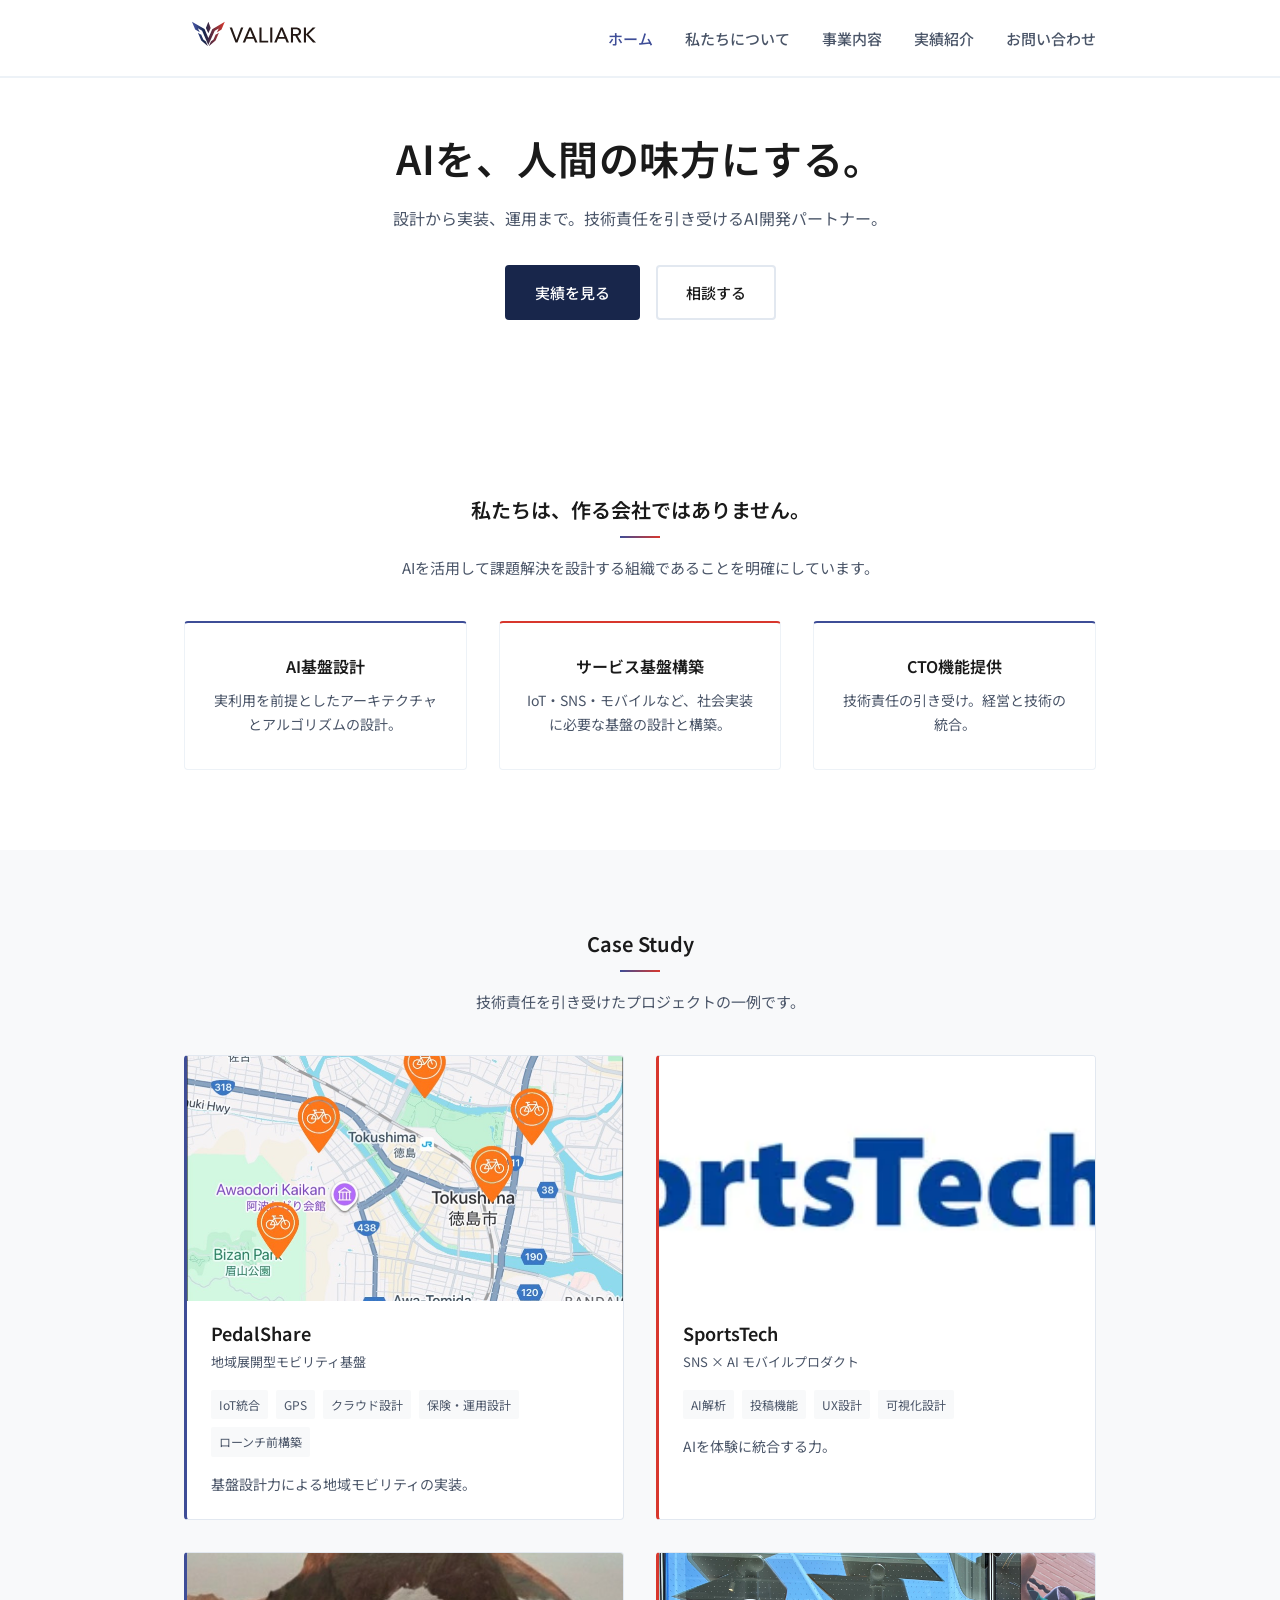
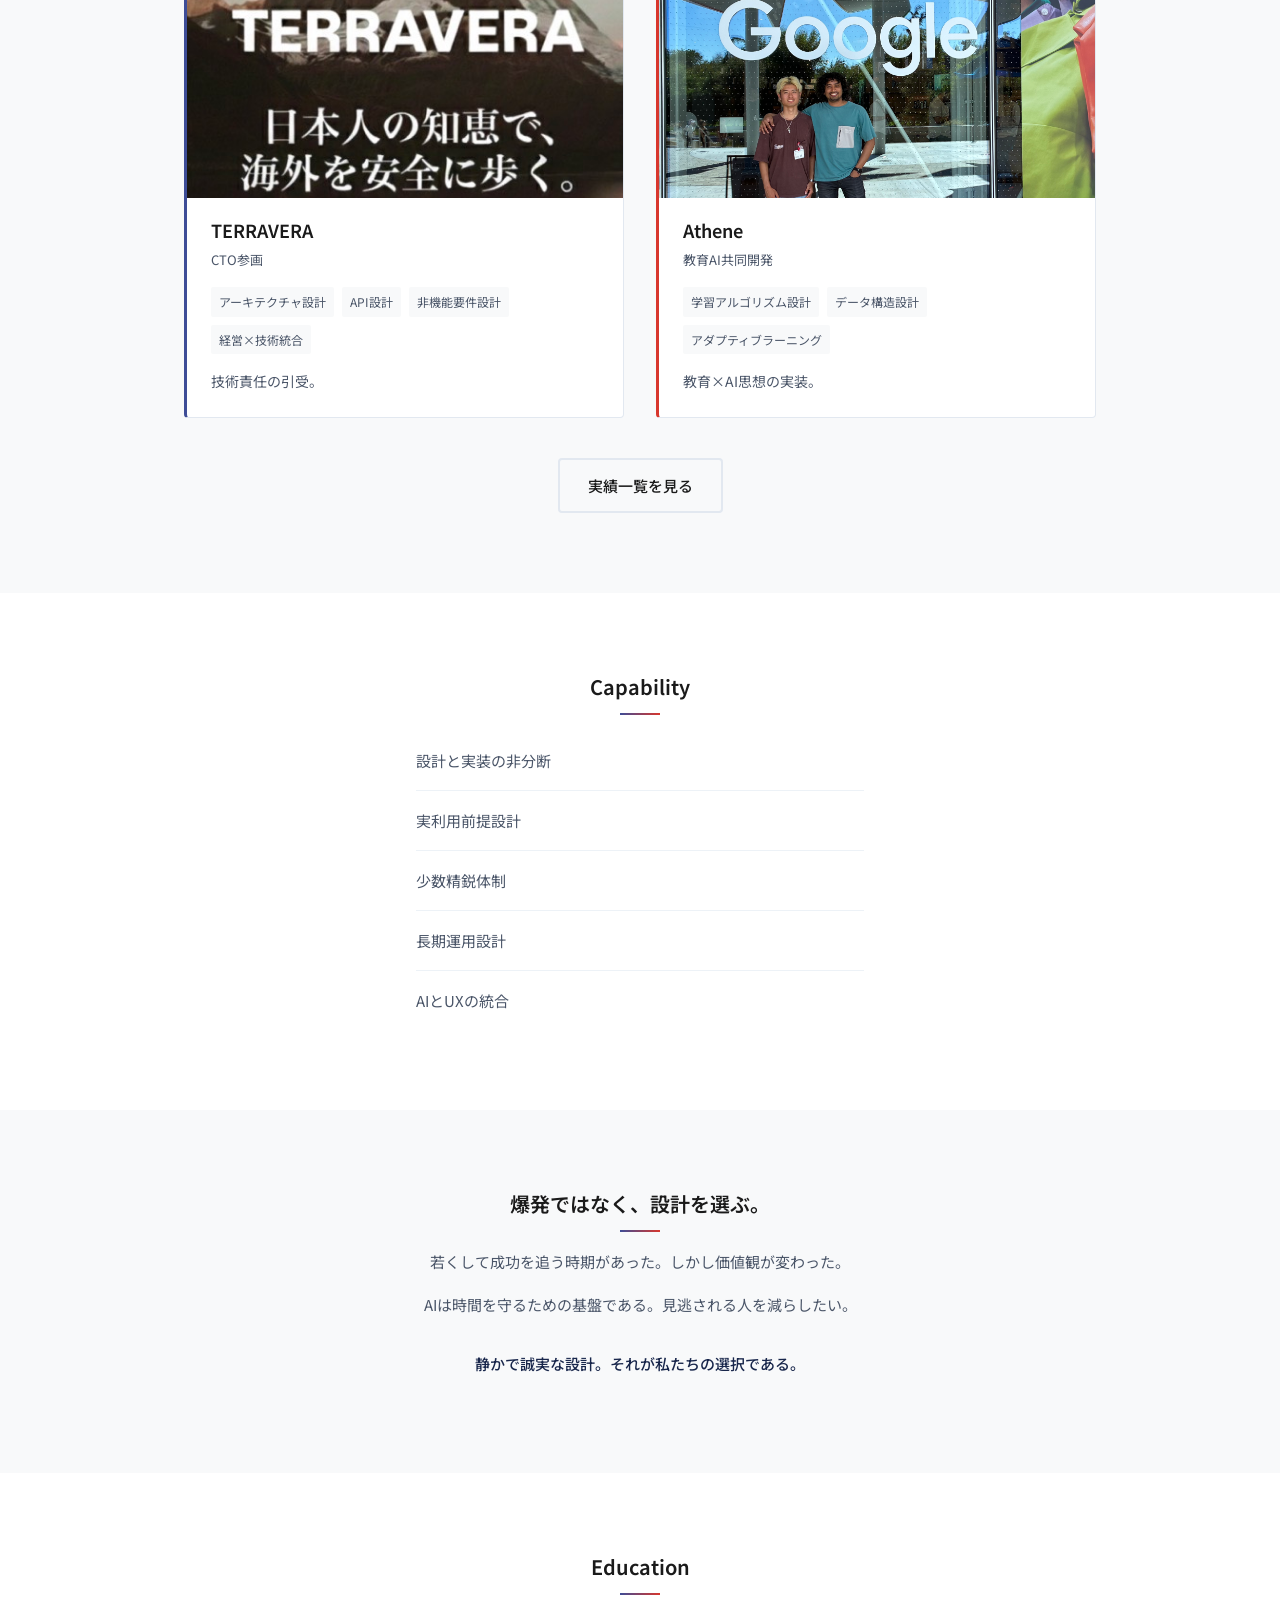
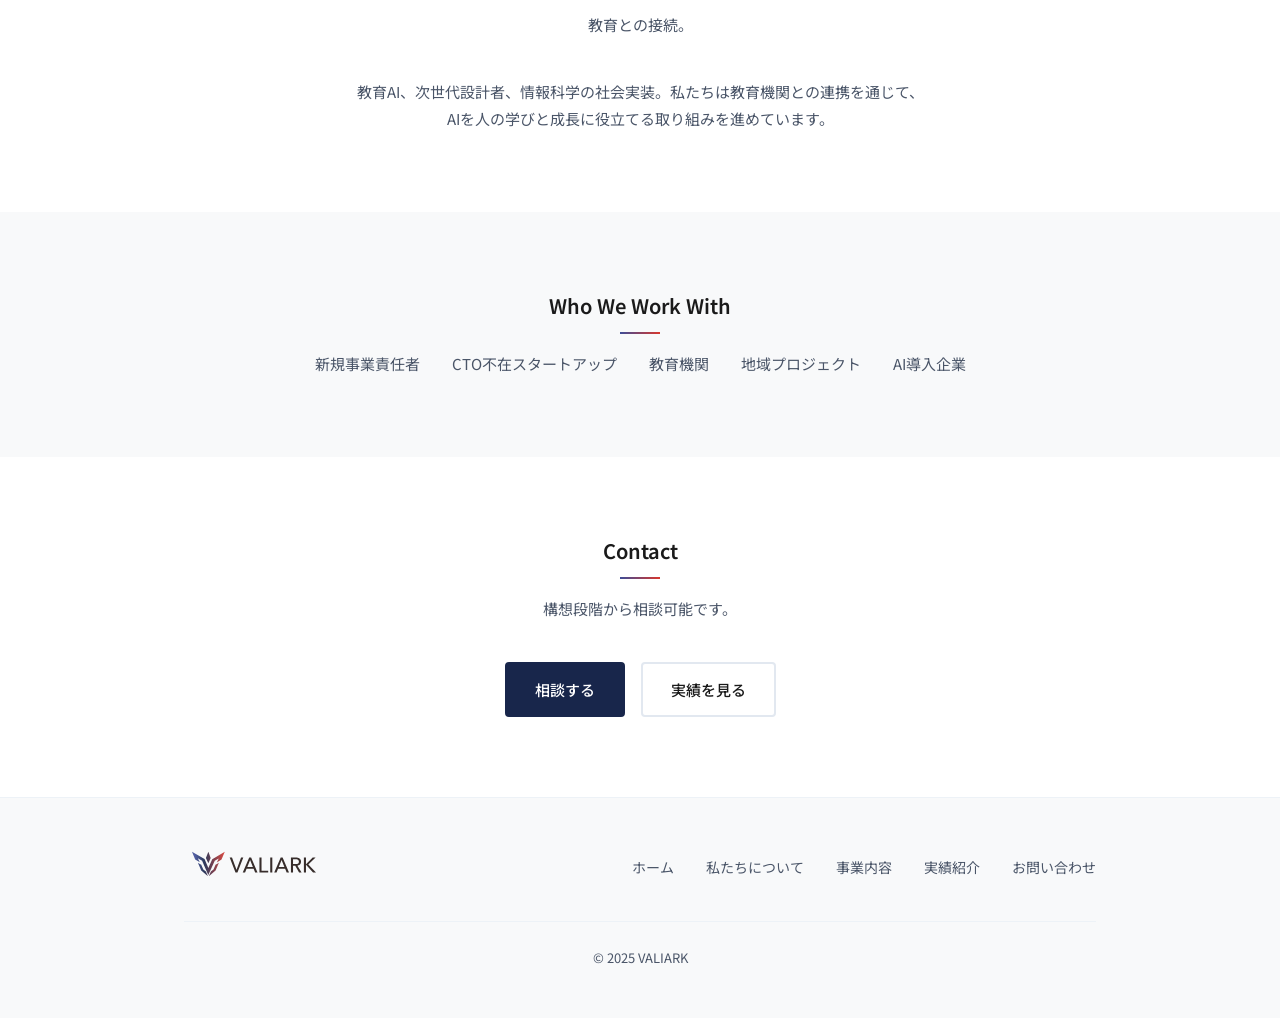
==== index.html @ 4f2f6fdc "HP全面改修: ブランド再定義、白基調デザイン、実績画像追加、会社紹介・経緯、ターゲットクライアントセクション Made-with: Cursor" ====
<!DOCTYPE html>
<html lang="ja">
  <head>
    <meta charset="UTF-8" />
    <meta name="viewport" content="width=device-width, initial-scale=1.0" />
    <title>VALIARK - AIを、人間の味方にする。</title>
    <meta name="description" content="設計から実装、運用まで。技術責任を引き受けるAI開発パートナー。VALIARKは静かで誠実な設計思想で、AIの社会実装を支えます。" />
    <link rel="stylesheet" href="css/style.css" />
    <link rel="preconnect" href="https://fonts.googleapis.com" />
    <link rel="preconnect" href="https://fonts.gstatic.com" crossorigin />
    <link
      href="https://fonts.googleapis.com/css2?family=Noto+Sans+JP:wght@300;400;500;600;700&display=swap"
      rel="stylesheet"
    />
  </head>
  <body class="home">
    <div id="header-container"></div>

    <!-- ① HERO -->
    <section class="hero hero-light">
      <div class="container">
        <h1 class="hero-title">AIを、人間の味方にする。</h1>
        <p class="hero-subtitle">
          設計から実装、運用まで。<br class="sp-only" />技術責任を引き受けるAI開発パートナー。
        </p>
        <div class="hero-cta">
          <a href="works.html" class="btn btn-primary">実績を見る</a>
          <a href="contact.html" class="btn btn-outline">相談する</a>
        </div>
      </div>
    </section>

    <!-- ② WHAT WE DO -->
    <section class="section what-we-do">
      <div class="container">
        <h2 class="section-title">私たちは、作る会社ではありません。</h2>
        <p class="section-lead">
          AIを活用して課題解決を設計する組織であることを明確にしています。
        </p>
        <div class="capability-cards">
          <div class="capability-card">
            <h3 class="capability-title">AI基盤設計</h3>
            <p class="capability-desc">実利用を前提としたアーキテクチャとアルゴリズムの設計。</p>
          </div>
          <div class="capability-card">
            <h3 class="capability-title">サービス基盤構築</h3>
            <p class="capability-desc">IoT・SNS・モバイルなど、社会実装に必要な基盤の設計と構築。</p>
          </div>
          <div class="capability-card">
            <h3 class="capability-title">CTO機能提供</h3>
            <p class="capability-desc">技術責任の引き受け。経営と技術の統合。</p>
          </div>
        </div>
      </div>
    </section>

    <!-- ③ CASE STUDY -->
    <section class="section case-study bg-subtle">
      <div class="container">
        <h2 class="section-title">Case Study</h2>
        <p class="section-lead">技術責任を引き受けたプロジェクトの一例です。</p>
        <div class="case-grid">
          <article class="case-card">
            <div class="case-card-image">
              <img src="images/portfolio/pedalshare_info.jpg" alt="PedalShare" />
            </div>
            <h3 class="case-name">PedalShare</h3>
            <p class="case-label">地域展開型モビリティ基盤</p>
            <ul class="case-tags">
              <li>IoT統合</li>
              <li>GPS</li>
              <li>クラウド設計</li>
              <li>保険・運用設計</li>
              <li>ローンチ前構築</li>
            </ul>
            <p class="case-summary">基盤設計力による地域モビリティの実装。</p>
          </article>
          <article class="case-card">
            <div class="case-card-image">
              <img src="images/portfolio/sportstech.webp" alt="SportsTech" />
            </div>
            <h3 class="case-name">SportsTech</h3>
            <p class="case-label">SNS × AI モバイルプロダクト</p>
            <ul class="case-tags">
              <li>AI解析</li>
              <li>投稿機能</li>
              <li>UX設計</li>
              <li>可視化設計</li>
            </ul>
            <p class="case-summary">AIを体験に統合する力。</p>
          </article>
          <article class="case-card">
            <div class="case-card-image">
              <img src="images/portfolio/terravera.jpg" alt="TERRAVERA" />
            </div>
            <h3 class="case-name">TERRAVERA</h3>
            <p class="case-label">CTO参画</p>
            <ul class="case-tags">
              <li>アーキテクチャ設計</li>
              <li>API設計</li>
              <li>非機能要件設計</li>
              <li>経営×技術統合</li>
            </ul>
            <p class="case-summary">技術責任の引受。</p>
          </article>
          <article class="case-card">
            <div class="case-card-image">
              <img src="images/portfolio/gotyan.jpg" alt="Athene 教育AI共同開発" />
            </div>
            <h3 class="case-name">Athene</h3>
            <p class="case-label">教育AI共同開発</p>
            <ul class="case-tags">
              <li>学習アルゴリズム設計</li>
              <li>データ構造設計</li>
              <li>アダプティブラーニング</li>
            </ul>
            <p class="case-summary">教育×AI思想の実装。</p>
          </article>
        </div>
        <div class="section-cta">
          <a href="works.html" class="btn btn-outline">実績一覧を見る</a>
        </div>
      </div>
    </section>

    <!-- ④ CAPABILITY -->
    <section class="section capability">
      <div class="container">
        <h2 class="section-title">Capability</h2>
        <ul class="capability-list">
          <li class="capability-item">設計と実装の非分断</li>
          <li class="capability-item">実利用前提設計</li>
          <li class="capability-item">少数精鋭体制</li>
          <li class="capability-item">長期運用設計</li>
          <li class="capability-item">AIとUXの統合</li>
        </ul>
      </div>
    </section>

    <!-- ⑤ PHILOSOPHY -->
    <section class="section philosophy bg-subtle">
      <div class="container">
        <h2 class="section-title">爆発ではなく、設計を選ぶ。</h2>
        <div class="philosophy-content">
          <p>若くして成功を追う時期があった。しかし価値観が変わった。</p>
          <p>AIは時間を守るための基盤である。見逃される人を減らしたい。</p>
          <p class="philosophy-conclusion">静かで誠実な設計。それが私たちの選択である。</p>
        </div>
      </div>
    </section>

    <!-- ⑥ EDUCATION -->
    <section class="section education">
      <div class="container">
        <h2 class="section-title">Education</h2>
        <p class="section-lead">教育との接続。</p>
        <p class="education-text">
          教育AI、次世代設計者、情報科学の社会実装。私たちは教育機関との連携を通じて、AIを人の学びと成長に役立てる取り組みを進めています。
        </p>
      </div>
    </section>

    <!-- ⑦ WHO WE WORK WITH -->
    <section class="section who bg-subtle">
      <div class="container">
        <h2 class="section-title">Who We Work With</h2>
        <ul class="client-list">
          <li>新規事業責任者</li>
          <li>CTO不在スタートアップ</li>
          <li>教育機関</li>
          <li>地域プロジェクト</li>
          <li>AI導入企業</li>
        </ul>
      </div>
    </section>

    <!-- ⑧ CONTACT -->
    <section class="section contact-cta">
      <div class="container">
        <h2 class="section-title">Contact</h2>
        <p class="section-lead">構想段階から相談可能です。</p>
        <div class="cta-buttons">
          <a href="contact.html" class="btn btn-primary">相談する</a>
          <a href="works.html" class="btn btn-outline">実績を見る</a>
        </div>
      </div>
    </section>

    <footer class="footer">
      <div class="container">
        <div class="footer-content">
          <div class="footer-logo">
            <a href="index.html"><img src="images/valiark.logo.svg" alt="VALIARK" class="logo" /></a>
          </div>
          <nav class="footer-nav">
            <a href="index.html" class="footer-link">ホーム</a>
            <a href="about.html" class="footer-link">私たちについて</a>
            <a href="services.html" class="footer-link">事業内容</a>
            <a href="works.html" class="footer-link">実績紹介</a>
            <a href="contact.html" class="footer-link">お問い合わせ</a>
          </nav>
        </div>
        <div class="footer-bottom">
          <p class="copyright">© 2025 VALIARK</p>
        </div>
      </div>
    </footer>

    <script src="js/header.js"></script>
    <script src="js/script.js"></script>
  </body>
</html>
---- css/style.css ----
/* === VALIARK — 静かに強い、設計主義 === */
/* 白基調・余白多め・黒文字・イメージカラー（赤・青）を抑制的に */

* {
  margin: 0;
  padding: 0;
  box-sizing: border-box;
}

html {
  scroll-behavior: smooth;
}

:root {
  --color-text: #1a1a1a;
  --color-text-muted: #4a5568;
  --color-bg: #ffffff;
  --color-bg-subtle: #f8f9fa;
  /* 青（ロゴ準拠） */
  --color-blue: #18264b;
  --color-blue-light: #3e4d97;
  --color-blue-subtle: #e8ecf4;
  /* 赤（ロゴ準拠） */
  --color-red: #d8372d;
  --color-red-light: #e8554c;
  --color-red-subtle: #fdf0ef;
  /* アクセント（青を主軸に） */
  --color-accent: var(--color-blue);
  --color-accent-light: var(--color-blue-light);
  --color-accent-alt: var(--color-red);
  --color-border: #e2e8f0;
  --color-border-light: #edf2f7;
  --font-sans: "Noto Sans JP", "Hiragino Sans", "Hiragino Kaku Gothic ProN", sans-serif;
  --space-section: 5rem;
  --space-section-sm: 3rem;
  --container-max: 960px;
}

body {
  font-family: var(--font-sans);
  font-weight: 400;
  line-height: 1.8;
  color: var(--color-text);
  background-color: var(--color-bg);
  -webkit-font-smoothing: antialiased;
}

.container {
  max-width: var(--container-max);
  margin: 0 auto;
  padding: 0 1.5rem;
}

/* === TYPOGRAPHY === */
h1, h2, h3, h4, h5, h6 {
  font-weight: 600;
  line-height: 1.4;
  color: var(--color-text);
}

h1 { font-size: 1.75rem; }
h2 { font-size: 1.5rem; }
h3 { font-size: 1.125rem; }

p {
  margin-bottom: 1rem;
  color: var(--color-text-muted);
}

a {
  text-decoration: none;
  color: inherit;
  transition: color 0.2s ease, border-color 0.2s ease;
}

/* === BUTTONS === */
.btn {
  display: inline-block;
  padding: 0.75rem 1.75rem;
  border-radius: 4px;
  font-weight: 500;
  font-size: 0.9375rem;
  text-align: center;
  cursor: pointer;
  transition: background-color 0.2s, border-color 0.2s, color 0.2s;
  border: 2px solid transparent;
}

.btn-primary {
  background-color: var(--color-accent);
  color: #fff;
  border-color: var(--color-accent);
}

.btn-primary:hover {
  background-color: var(--color-accent-light);
  border-color: var(--color-accent-light);
}

.btn-outline {
  background-color: transparent;
  color: var(--color-text);
  border-color: var(--color-border);
}

.btn-outline:hover {
  border-color: var(--color-accent-alt);
  color: var(--color-accent-alt);
}

.btn-large {
  padding: 0.875rem 2rem;
  font-size: 1rem;
}

/* === HEADER === */
.header {
  position: fixed;
  top: 0;
  left: 0;
  width: 100%;
  background-color: rgba(255, 255, 255, 0.98);
  backdrop-filter: blur(8px);
  z-index: 1000;
  border-bottom: 1px solid var(--color-border-light);
}

.nav-container {
  display: flex;
  justify-content: space-between;
  align-items: center;
  padding: 1rem 1.5rem;
  max-width: var(--container-max);
  margin: 0 auto;
}

.nav-logo .logo {
  height: 36px;
  width: auto;
}

.nav-menu {
  display: flex;
  list-style: none;
  gap: 2rem;
}

.nav-link {
  font-weight: 500;
  color: var(--color-text-muted) !important;
  font-size: 0.9375rem;
}

.nav-link:hover,
.nav-link.active {
  color: var(--color-blue-light) !important;
}

.hamburger {
  display: none;
  flex-direction: column;
  cursor: pointer;
  gap: 5px;
}

.bar {
  width: 24px;
  height: 2px;
  background-color: var(--color-text) !important;
  transition: 0.3s;
}

/* === HERO === */
.hero {
  padding: 8rem 0 6rem;
  text-align: center;
}

.hero-light {
  background-color: var(--color-bg);
}

.hero-title {
  font-size: clamp(1.75rem, 4vw, 2.5rem);
  font-weight: 600;
  color: var(--color-text);
  margin-bottom: 1rem;
  line-height: 1.5;
  letter-spacing: 0.02em;
}

.hero-subtitle {
  font-size: 1rem;
  color: var(--color-text-muted);
  margin-bottom: 2rem;
  line-height: 1.8;
  max-width: 32rem;
  margin-left: auto;
  margin-right: auto;
}

.hero-cta {
  display: flex;
  gap: 1rem;
  justify-content: center;
  flex-wrap: wrap;
}

/* === SECTIONS === */
.section {
  padding: var(--space-section) 0;
}

.section-title {
  font-size: 1.25rem;
  font-weight: 600;
  color: var(--color-text);
  margin-bottom: 1rem;
  text-align: center;
  position: relative;
}

.section-title::after {
  content: "";
  display: block;
  width: 40px;
  height: 2px;
  margin: 0.75rem auto 0;
  background: linear-gradient(90deg, var(--color-blue-light), var(--color-red));
}

.section-lead {
  text-align: center;
  max-width: 36rem;
  margin: 0 auto 2.5rem;
  color: var(--color-text-muted);
  font-size: 0.9375rem;
  line-height: 1.8;
}

.section-cta {
  text-align: center;
  margin-top: 2.5rem;
}

.bg-subtle {
  background-color: var(--color-bg-subtle);
}

/* === WHAT WE DO === */
.capability-cards {
  display: grid;
  grid-template-columns: repeat(3, 1fr);
  gap: 2rem;
  margin-top: 2rem;
}

.capability-card {
  padding: 2rem 1.5rem;
  background: var(--color-bg);
  border: 1px solid var(--color-border-light);
  border-radius: 4px;
  text-align: center;
}

.capability-card:nth-child(1) { border-top: 2px solid var(--color-blue-light); }
.capability-card:nth-child(2) { border-top: 2px solid var(--color-red); }
.capability-card:nth-child(3) { border-top: 2px solid var(--color-blue-light); }

.capability-title {
  font-size: 1rem;
  font-weight: 600;
  color: var(--color-text);
  margin-bottom: 0.75rem;
}

.capability-desc {
  font-size: 0.875rem;
  color: var(--color-text-muted);
  line-height: 1.7;
  margin: 0;
}

/* === CASE STUDY === */
.case-grid {
  display: grid;
  grid-template-columns: repeat(2, 1fr);
  gap: 2rem;
}

.case-card {
  padding: 0;
  background: var(--color-bg);
  border: 1px solid var(--color-border);
  border-radius: 4px;
  border-left: 3px solid var(--color-blue-light);
  overflow: hidden;
}

.case-card-image {
  width: 100%;
  aspect-ratio: 16 / 9;
  background: var(--color-bg-subtle);
  overflow: hidden;
}

.case-card-image img {
  width: 100%;
  height: 100%;
  object-fit: cover;
  display: block;
}

.case-card > .case-name,
.case-card > .case-label,
.case-card > .case-tags,
.case-card > .case-summary {
  padding: 0 1.5rem;
}

.case-card > .case-name { padding-top: 1.25rem; }
.case-card > .case-summary { padding-bottom: 1.5rem; }

.case-card:nth-child(even) {
  border-left-color: var(--color-red);
}

.case-name {
  font-size: 1.125rem;
  font-weight: 600;
  color: var(--color-text);
  margin-bottom: 0.25rem;
}

.case-label {
  font-size: 0.8125rem;
  color: var(--color-text-muted);
  margin-bottom: 1rem;
}

.case-tags {
  list-style: none;
  display: flex;
  flex-wrap: wrap;
  gap: 0.5rem;
  margin-bottom: 1rem;
}

.case-tags li {
  font-size: 0.75rem;
  color: var(--color-text-muted);
  background: var(--color-bg-subtle);
  padding: 0.25rem 0.5rem;
  border-radius: 2px;
}

.case-summary {
  font-size: 0.875rem;
  color: var(--color-text-muted);
  line-height: 1.6;
  margin: 0;
}

/* === CAPABILITY LIST === */
.capability-list {
  list-style: none;
  max-width: 28rem;
  margin: 0 auto;
}

.capability-item {
  padding: 1rem 0;
  border-bottom: 1px solid var(--color-border-light);
  font-size: 0.9375rem;
  color: var(--color-text-muted);
}

.capability-item:last-child {
  border-bottom: none;
}

/* === PHILOSOPHY === */
.philosophy-content {
  max-width: 36rem;
  margin: 0 auto;
  text-align: center;
}

.philosophy-content p {
  margin-bottom: 1rem;
  color: var(--color-text-muted);
  font-size: 0.9375rem;
}

.philosophy-conclusion {
  margin-top: 2rem !important;
  font-weight: 500;
  color: var(--color-blue) !important;
}

/* === COMPANY HISTORY === */
.company-history {
  max-width: 36rem;
  margin: 0 auto;
}

.company-history p {
  margin-bottom: 1.25rem;
  color: var(--color-text-muted);
  font-size: 0.9375rem;
  line-height: 1.8;
}

.company-history p:last-child {
  margin-bottom: 0;
}

/* === TEAM === */
.team-grid {
  display: grid;
  grid-template-columns: repeat(2, 1fr);
  gap: 2.5rem;
  max-width: 40rem;
  margin: 0 auto;
}

.team-member {
  display: flex;
  gap: 1.5rem;
  align-items: flex-start;
}

.team-member-photo {
  flex-shrink: 0;
  width: 80px;
  height: 80px;
  border-radius: 4px;
  overflow: hidden;
  background: var(--color-bg-subtle);
}

.team-member-photo img {
  width: 100%;
  height: 100%;
  object-fit: cover;
  display: block;
}

.team-member-name {
  font-size: 1rem;
  font-weight: 600;
  color: var(--color-text);
  margin-bottom: 0.25rem;
}

.team-member-role {
  font-size: 0.8125rem;
  color: var(--color-blue-light);
  margin-bottom: 0.5rem;
}

.team-member-desc {
  font-size: 0.875rem;
  color: var(--color-text-muted);
  line-height: 1.6;
  margin: 0;
}

@media (max-width: 768px) {
  .team-grid {
    grid-template-columns: 1fr;
    gap: 2rem;
  }

  .team-member {
    flex-direction: column;
    align-items: center;
    text-align: center;
  }
}

/* === EDUCATION === */
.education-text {
  max-width: 36rem;
  margin: 0 auto;
  text-align: center;
  color: var(--color-text-muted);
  font-size: 0.9375rem;
}

/* === WHO WE WORK WITH === */
.client-list {
  list-style: none;
  display: flex;
  flex-wrap: wrap;
  justify-content: center;
  gap: 1rem 2rem;
}

.client-list li {
  font-size: 0.9375rem;
  color: var(--color-text-muted);
}

/* === TARGET CLIENTS (事業内容) === */
.target-client-grid {
  display: grid;
  grid-template-columns: repeat(auto-fit, minmax(240px, 1fr));
  gap: 1rem;
  margin-bottom: 2rem;
}

.target-client-item {
  padding: 1.25rem;
  background: var(--color-bg);
  border: 1px solid var(--color-border-light);
  border-radius: 6px;
}

.target-client-item p {
  margin: 0;
  font-size: 0.9375rem;
  color: var(--color-text-muted);
  line-height: 1.6;
}

/* === CONTACT CTA === */
.contact-cta .cta-buttons {
  display: flex;
  gap: 1rem;
  justify-content: center;
  flex-wrap: wrap;
}

/* === FOOTER === */
.footer {
  background-color: var(--color-bg-subtle);
  padding: 3rem 0 2rem;
  border-top: 1px solid var(--color-border-light);
}

.footer-content {
  display: flex;
  justify-content: space-between;
  align-items: center;
  margin-bottom: 2rem;
}

.footer-logo .logo {
  height: 36px;
  width: auto;
  opacity: 0.9;
}

.footer-nav {
  display: flex;
  gap: 2rem;
  flex-wrap: wrap;
}

.footer-link {
  font-size: 0.875rem;
  color: var(--color-text-muted);
}

.footer-link:hover {
  color: var(--color-blue-light);
}

.footer-bottom {
  text-align: center;
  padding-top: 1.5rem;
  border-top: 1px solid var(--color-border-light);
}

.copyright {
  font-size: 0.8125rem;
  color: var(--color-text-muted);
}

/* === MOBILE MENU === */
@media (max-width: 768px) {
  .hamburger { display: flex; }
  .nav-menu {
    position: fixed;
    left: -100%;
    top: 56px;
    flex-direction: column;
    background: var(--color-bg);
    width: 100%;
    padding: 2rem;
    border-top: 1px solid var(--color-border);
    transition: left 0.3s;
    box-shadow: 0 4px 12px rgba(0,0,0,0.05);
  }
  .nav-menu.active { left: 0; }
  .hamburger.active .bar:nth-child(1) {
    transform: translateY(7px) rotate(45deg);
  }
  .hamburger.active .bar:nth-child(2) { opacity: 0; }
  .hamburger.active .bar:nth-child(3) {
    transform: translateY(-7px) rotate(-45deg);
  }
  .hero { padding: 6rem 0 4rem; }
  .capability-cards { grid-template-columns: 1fr; }
  .case-grid { grid-template-columns: 1fr; }
  .section { padding: var(--space-section-sm) 0; }
  .footer-content { flex-direction: column; gap: 1.5rem; text-align: center; }
  .sp-only { display: block; }
}

@media (min-width: 769px) {
  .sp-only { display: none; }
}

/* ========== LEGACY / OTHER PAGES SUPPORT ========== */
/* 他ページ（about, services, works, contact）用のスタイル */

.page-header {
  padding: 7rem 0 3rem;
  text-align: center;
  background: var(--color-bg);
}

.page-title {
  font-size: 1.5rem;
  font-weight: 600;
  color: var(--color-text);
  margin-bottom: 0.5rem;
}

.page-subtitle {
  font-size: 0.9375rem;
  color: var(--color-text-muted);
  letter-spacing: 0.05em;
}

.page-philosophy {
  margin-top: 1rem;
  font-size: 0.9375rem;
  color: var(--color-text-muted);
}

/* Legacy sections */
.mvv-section .mvv-item,
.service-card,
.feature-card,
.contact-item,
.portfolio-card,
.case-card.highlight {
  border: 1px solid var(--color-border);
  background: var(--color-bg);
}

.mvv-title, .service-title, .feature-title, .contact-title {
  color: var(--color-text);
}

.mvv-text, .service-description, .feature-description,
.contact-description, .portfolio-desc {
  color: var(--color-text-muted);
}

.section-text {
  color: var(--color-text-muted);
  text-align: center;
  max-width: 40rem;
  margin: 0 auto 1.5rem;
}

.section-text.large { font-size: 1rem; }

/* Legacy badges — 赤青 */
.badge-contract { background: var(--color-blue-subtle); color: var(--color-blue); }
.badge-product { background: var(--color-red-subtle); color: var(--color-red); }
.badge-research { background: var(--color-blue-subtle); color: var(--color-blue-light); }

/* Results strip — 控えめに */
.results-strip {
  background: var(--color-bg-subtle);
  border-top: 1px solid var(--color-border-light);
  border-bottom: 1px solid var(--color-border-light);
}

.results-container {
  display: grid;
  grid-template-columns: repeat(4, 1fr);
  gap: 1rem;
  padding: 1.5rem 0;
}

.result-number {
  font-weight: 600;
  color: var(--color-red);
  font-size: 1.25rem;
}

.result-label {
  font-size: 0.8125rem;
  color: var(--color-text-muted);
  margin-top: 0.25rem;
}

@media (max-width: 768px) {
  .results-container { grid-template-columns: repeat(2, 1fr); }
}

/* CTA section */
.cta-section {
  background: linear-gradient(135deg, var(--color-blue) 0%, var(--color-blue-light) 50%, var(--color-red) 100%);
  color: #fff;
}

.cta-section .section-title,
.cta-section .section-text,
.cta-section .section-lead {
  color: #fff;
}

.cta-section .section-text,
.cta-section .section-lead { opacity: 0.9; }

.cta-buttons {
  display: flex;
  gap: 1rem;
  justify-content: center;
  flex-wrap: wrap;
  margin-top: 1.5rem;
}

.cta-section .btn-primary {
  background: #fff;
  color: var(--color-blue);
  border-color: #fff;
}

.cta-section .btn-primary:hover {
  background: rgba(255,255,255,0.95);
}

.cta-section .btn-secondary,
.cta-section .btn-outline {
  background: transparent;
  color: #fff;
  border-color: rgba(255,255,255,0.6);
}

.cta-section .btn-secondary:hover,
.cta-section .btn-outline:hover {
  border-color: #fff;
  color: #fff;
}

/* Contact form */
.contact-form-container {
  max-width: 640px;
  margin: 0 auto;
  padding: 2rem;
  background: var(--color-bg);
  border: 1px solid var(--color-border);
  border-radius: 4px;
}

.form-label {
  font-weight: 500;
  color: var(--color-text);
  margin-bottom: 0.5rem;
  font-size: 0.9375rem;
}

.required { color: var(--color-red); }

.form-input,
.form-select,
.form-textarea {
  padding: 0.75rem 1rem;
  border: 1px solid var(--color-border);
  border-radius: 4px;
  font-family: inherit;
  font-size: 1rem;
  background: var(--color-bg);
  color: var(--color-text);
  width: 100%;
}

.form-input:focus,
.form-select:focus,
.form-textarea:focus {
  outline: none;
  border-color: var(--color-blue-light);
}

.form-input::placeholder,
.form-textarea::placeholder {
  color: #94a3b8;
}

.form-textarea { min-height: 120px; resize: vertical; }

.form-row {
  display: grid;
  grid-template-columns: 1fr 1fr;
  gap: 1rem;
}

.form-group { margin-bottom: 1.25rem; }

.radio-group, .radio-label, .checkbox-label {
  color: var(--color-text-muted);
}

.radio-custom, .checkbox-custom {
  border-color: var(--color-border);
}

.radio-label input:checked + .radio-custom,
.checkbox-label input:checked + .checkbox-custom {
  border-color: var(--color-blue-light);
  background: var(--color-blue-light);
}

.privacy-link { color: var(--color-blue-light); }

.form-submit { text-align: center; margin-top: 1.5rem; }

.form-status {
  margin-top: 1rem;
  font-size: 0.875rem;
  text-align: center;
  color: var(--color-text-muted);
}

.radio-label,
.checkbox-label {
  display: flex;
  align-items: center;
  gap: 0.75rem;
  cursor: pointer;
  margin-bottom: 0.5rem;
}

.radio-custom,
.checkbox-custom {
  width: 18px;
  height: 18px;
  border: 2px solid var(--color-border);
  border-radius: 50%;
  flex-shrink: 0;
}

.checkbox-custom { border-radius: 4px; }

.radio-label input { position: absolute; opacity: 0; width: 0; height: 0; }
.radio-label input:checked + .radio-custom {
  background: var(--color-blue-light);
  border-color: var(--color-blue-light);
  box-shadow: inset 0 0 0 3px var(--color-bg);
}

.checkbox-label input { position: absolute; opacity: 0; width: 0; height: 0; }
.checkbox-label input:checked + .checkbox-custom {
  background: var(--color-blue-light);
  border-color: var(--color-blue-light);
  background-image: url("data:image/svg+xml,%3Csvg xmlns='http://www.w3.org/2000/svg' viewBox='0 0 12 12'%3E%3Cpath fill='none' stroke='white' stroke-width='2' d='M2 6l3 3 5-6'/%3E%3C/svg%3E");
}

.radio-group,
.form-row { display: block; }
.form-row { display: grid; grid-template-columns: 1fr 1fr; gap: 1rem; }

/* Remove dark/red hero bg for home - handled by hero-light */
body.home .fv-bg { display: none; }

/* Header override — light mode always */
.initHeaderStyling,
header.header {
  background-color: rgba(255, 255, 255, 0.98) !important;
  box-shadow: 0 1px 0 var(--color-border-light) !important;
}
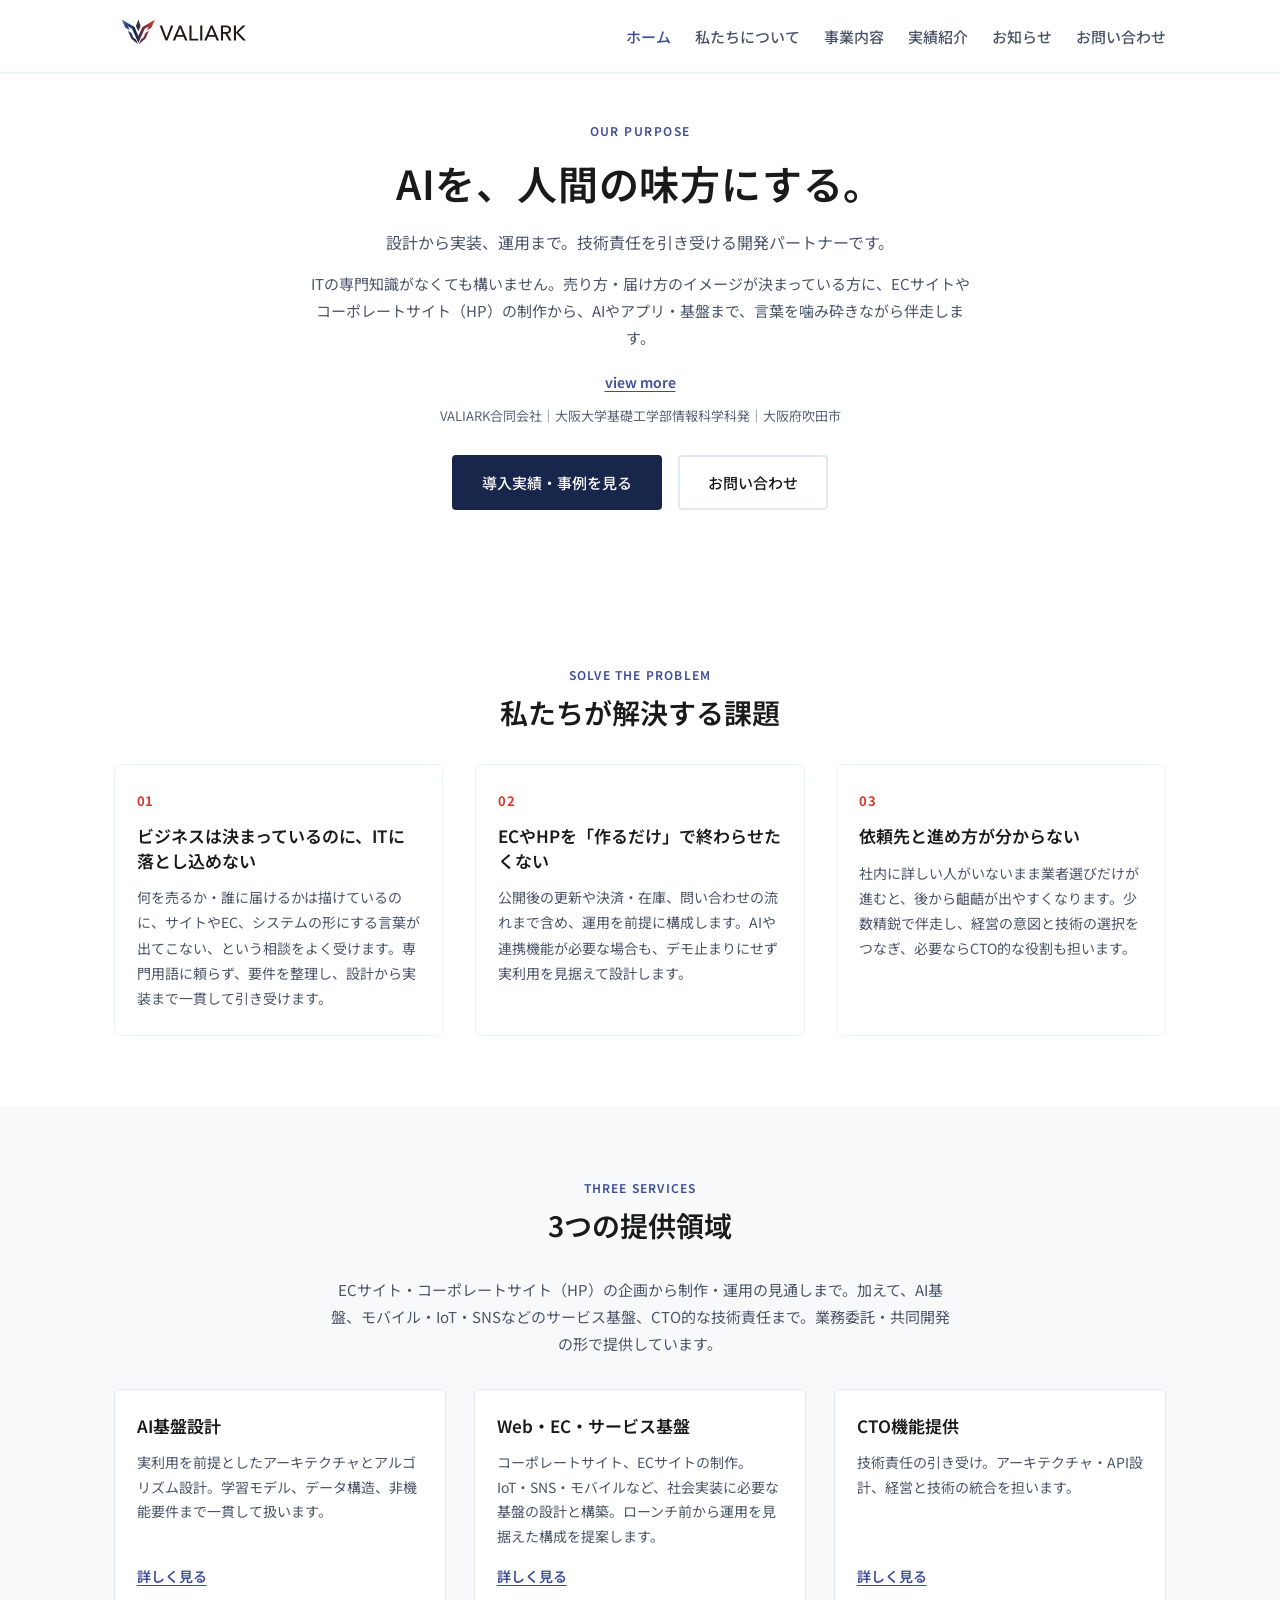
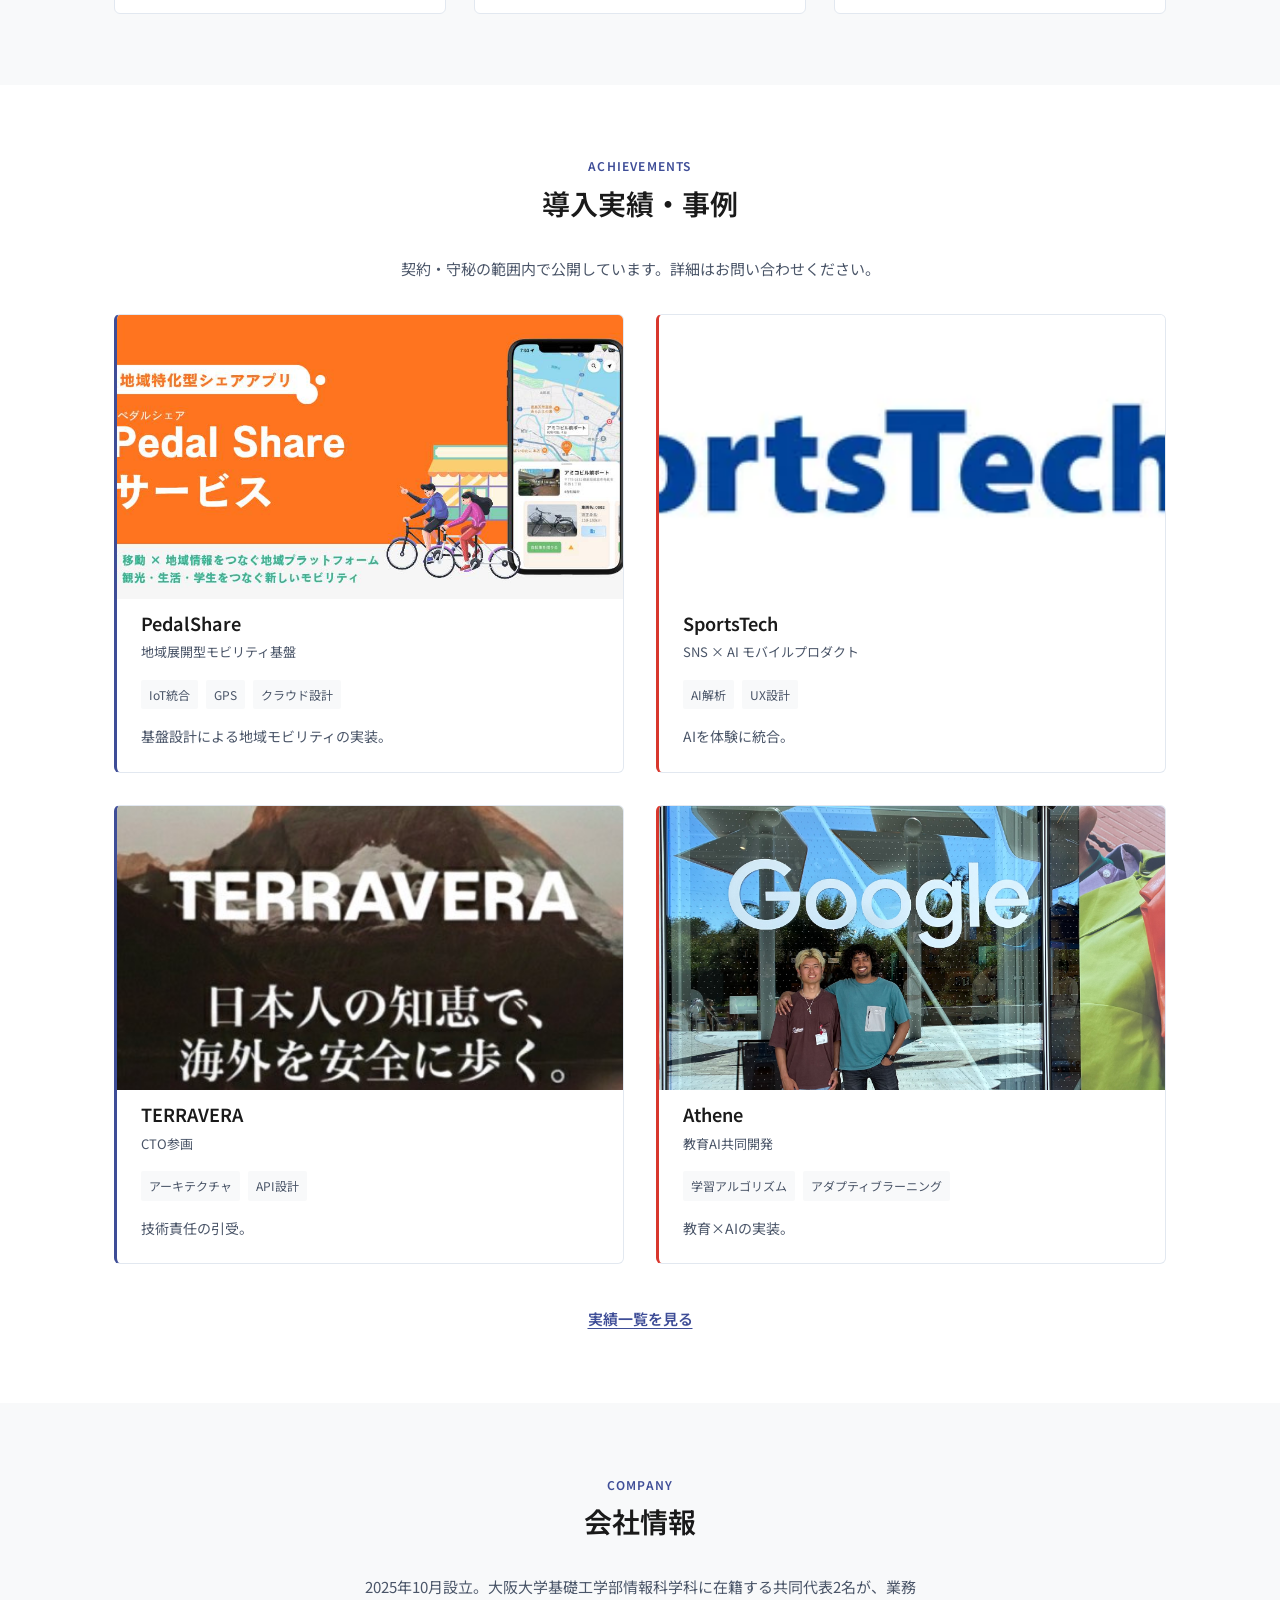
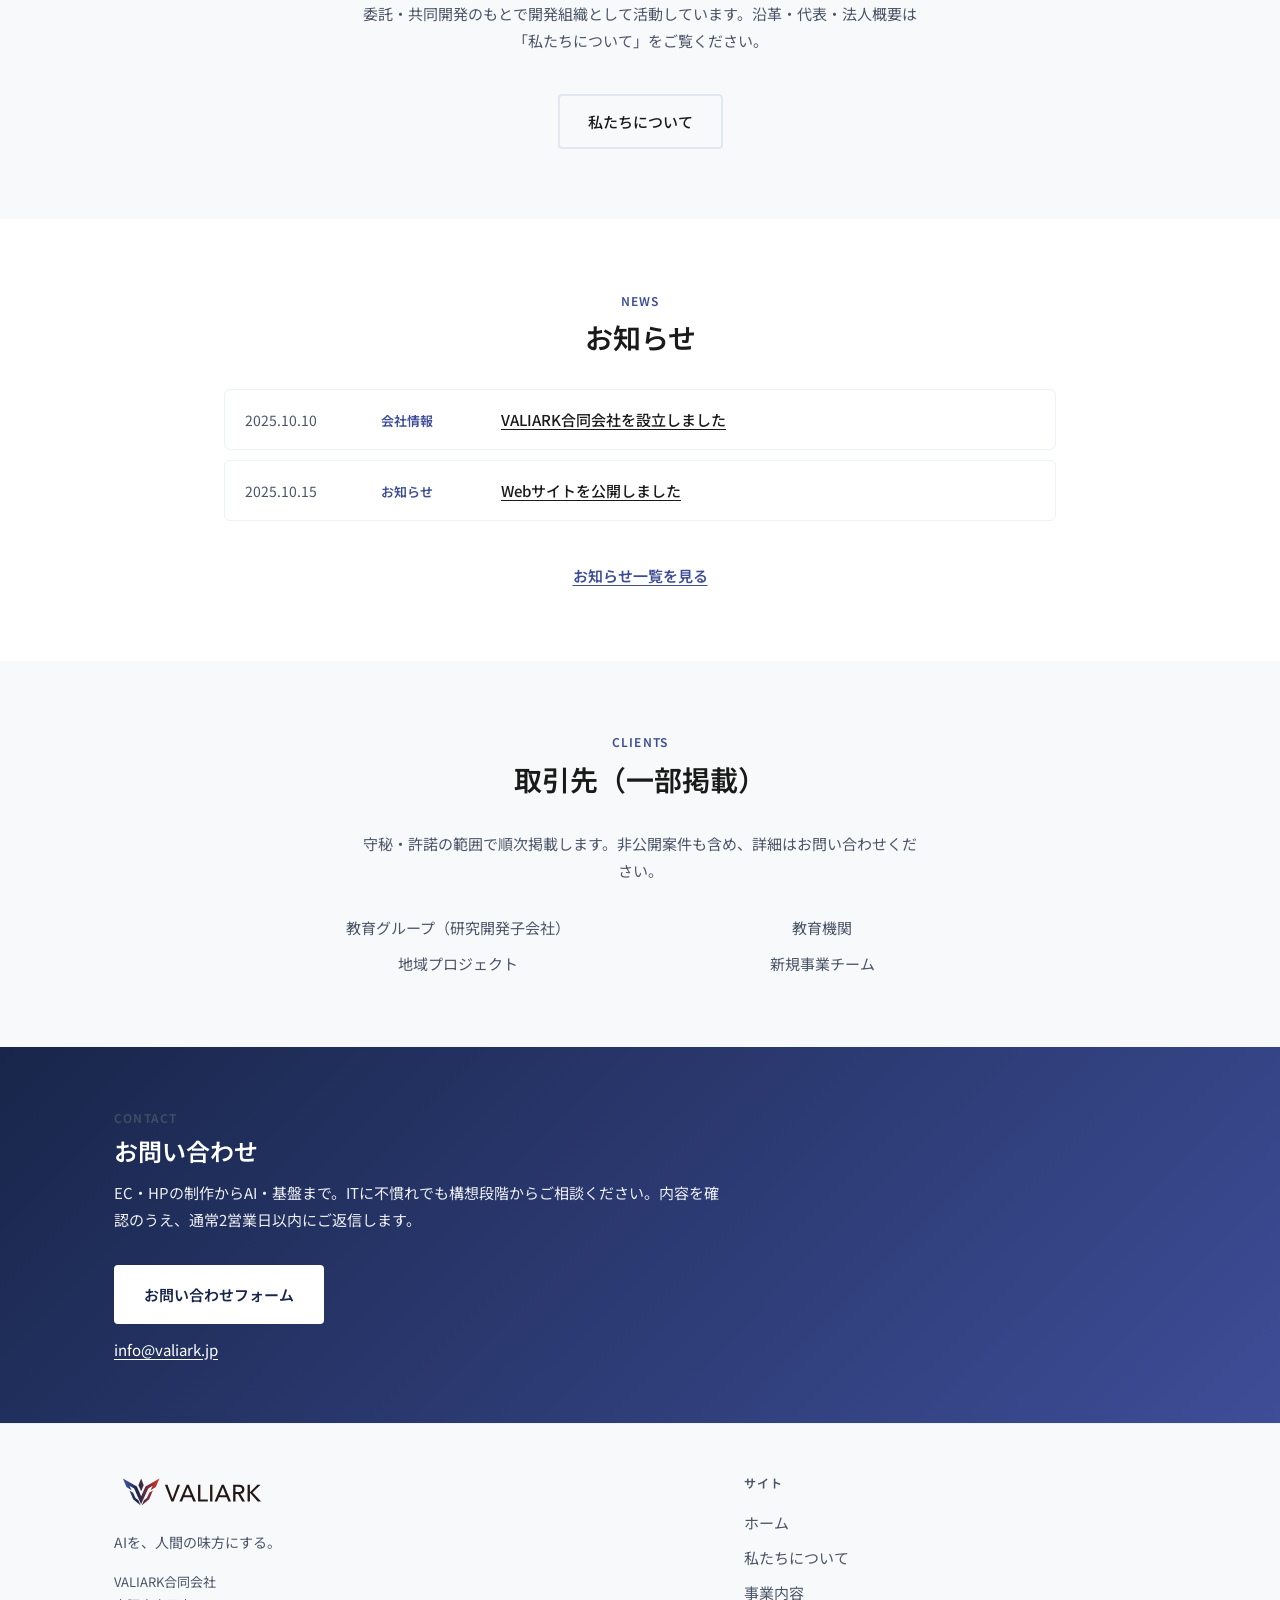
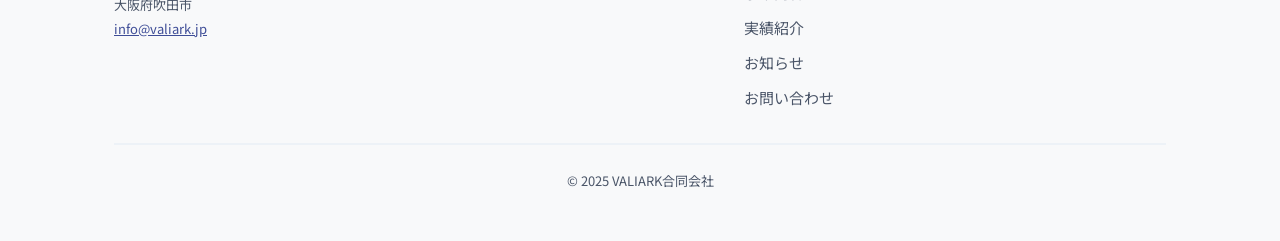
==== commit 9f6531e8: "代表プロフィール画像の圧縮修正、PedalShareバナー画像の差し替え、その他改善 Made-with: Cursor" ====
--- a/index.html
+++ b/index.html
@@ -4,7 +4,7 @@
     <meta charset="UTF-8" />
     <meta name="viewport" content="width=device-width, initial-scale=1.0" />
     <title>VALIARK - AIを、人間の味方にする。</title>
-    <meta name="description" content="設計から実装、運用まで。技術責任を引き受けるAI開発パートナー。VALIARKは静かで誠実な設計思想で、AIの社会実装を支えます。" />
+    <meta name="description" content="VALIARK合同会社。ECサイト・コーポレートサイト制作からAI・基盤開発まで。ITに不慣れでも、ビジネスモデルが決まっている段階から伴走します。" />
     <link rel="stylesheet" href="css/style.css" />
     <link rel="preconnect" href="https://fonts.googleapis.com" />
     <link rel="preconnect" href="https://fonts.gstatic.com" crossorigin />
@@ -16,53 +16,113 @@
   <body class="home">
     <div id="header-container"></div>
 
-    <!-- ① HERO -->
-    <section class="hero hero-light">
-      <div class="container">
+    <!-- Purpose（ヒーロー） -->
+    <section class="hero hero-light hero-corporate">
+      <div class="container container--wide">
+        <p class="hero-en">Our Purpose</p>
         <h1 class="hero-title">AIを、人間の味方にする。</h1>
         <p class="hero-subtitle">
-          設計から実装、運用まで。<br class="sp-only" />技術責任を引き受けるAI開発パートナー。
+          設計から実装、運用まで。<br class="sp-only" />技術責任を引き受ける開発パートナーです。
+        </p>
+        <p class="hero-sub-lead">
+          ITの専門知識がなくても構いません。売り方・届け方のイメージが決まっている方に、ECサイトやコーポレートサイト（HP）の制作から、AIやアプリ・基盤まで、言葉を噛み砕きながら伴走します。
+        </p>
+        <p class="hero-more">
+          <a href="about.html" class="text-more">view more</a>
+        </p>
+        <p class="hero-trust">
+          VALIARK合同会社｜大阪大学基礎工学部情報科学科発｜大阪府吹田市
         </p>
         <div class="hero-cta">
-          <a href="works.html" class="btn btn-primary">実績を見る</a>
-          <a href="contact.html" class="btn btn-outline">相談する</a>
-        </div>
-      </div>
-    </section>
-
-    <!-- ② WHAT WE DO -->
-    <section class="section what-we-do">
-      <div class="container">
-        <h2 class="section-title">私たちは、作る会社ではありません。</h2>
-        <p class="section-lead">
-          AIを活用して課題解決を設計する組織であることを明確にしています。
-        </p>
-        <div class="capability-cards">
-          <div class="capability-card">
-            <h3 class="capability-title">AI基盤設計</h3>
-            <p class="capability-desc">実利用を前提としたアーキテクチャとアルゴリズムの設計。</p>
-          </div>
-          <div class="capability-card">
-            <h3 class="capability-title">サービス基盤構築</h3>
-            <p class="capability-desc">IoT・SNS・モバイルなど、社会実装に必要な基盤の設計と構築。</p>
-          </div>
-          <div class="capability-card">
-            <h3 class="capability-title">CTO機能提供</h3>
-            <p class="capability-desc">技術責任の引き受け。経営と技術の統合。</p>
-          </div>
-        </div>
-      </div>
-    </section>
-
-    <!-- ③ CASE STUDY -->
-    <section class="section case-study bg-subtle">
-      <div class="container">
-        <h2 class="section-title">Case Study</h2>
-        <p class="section-lead">技術責任を引き受けたプロジェクトの一例です。</p>
+          <a href="works.html" class="btn btn-primary">導入実績・事例を見る</a>
+          <a href="contact.html" class="btn btn-outline">お問い合わせ</a>
+        </div>
+      </div>
+    </section>
+
+    <!-- 私たちが解決する課題 -->
+    <section class="section section-corporate">
+      <div class="container container--wide">
+        <header class="block-head">
+          <p class="block-head-en">Solve the problem</p>
+          <h2 class="block-head-title">私たちが解決する課題</h2>
+        </header>
+        <div class="solve-grid">
+          <article class="solve-card">
+            <span class="solve-num" aria-hidden="true">01</span>
+            <h3 class="solve-title">ビジネスは決まっているのに、ITに落とし込めない</h3>
+            <p class="solve-desc">
+              何を売るか・誰に届けるかは描けているのに、サイトやEC、システムの形にする言葉が出てこない、という相談をよく受けます。専門用語に頼らず、要件を整理し、設計から実装まで一貫して引き受けます。
+            </p>
+          </article>
+          <article class="solve-card">
+            <span class="solve-num" aria-hidden="true">02</span>
+            <h3 class="solve-title">ECやHPを「作るだけ」で終わらせたくない</h3>
+            <p class="solve-desc">
+              公開後の更新や決済・在庫、問い合わせの流れまで含め、運用を前提に構成します。AIや連携機能が必要な場合も、デモ止まりにせず実利用を見据えて設計します。
+            </p>
+          </article>
+          <article class="solve-card">
+            <span class="solve-num" aria-hidden="true">03</span>
+            <h3 class="solve-title">依頼先と進め方が分からない</h3>
+            <p class="solve-desc">
+              社内に詳しい人がいないまま業者選びだけが進むと、後から齟齬が出やすくなります。少数精鋭で伴走し、経営の意図と技術の選択をつなぎ、必要ならCTO的な役割も担います。
+            </p>
+          </article>
+        </div>
+      </div>
+    </section>
+
+    <!-- 3つの提供領域 -->
+    <section class="section section-corporate bg-subtle">
+      <div class="container container--wide">
+        <header class="block-head">
+          <p class="block-head-en">Three Services</p>
+          <h2 class="block-head-title">3つの提供領域</h2>
+        </header>
+        <p class="block-intro">
+          ECサイト・コーポレートサイト（HP）の企画から制作・運用の見通しまで。加えて、AI基盤、モバイル・IoT・SNSなどのサービス基盤、CTO的な技術責任まで。業務委託・共同開発の形で提供しています。
+        </p>
+        <div class="service-showcase">
+          <article class="service-showcase-item">
+            <h3 class="service-showcase-title">AI基盤設計</h3>
+            <p class="service-showcase-desc">
+              実利用を前提としたアーキテクチャとアルゴリズム設計。学習モデル、データ構造、非機能要件まで一貫して扱います。
+            </p>
+            <a href="services.html#service-ai" class="text-more">詳しく見る</a>
+          </article>
+          <article class="service-showcase-item">
+            <h3 class="service-showcase-title">Web・EC・サービス基盤</h3>
+            <p class="service-showcase-desc">
+              コーポレートサイト、ECサイトの制作。IoT・SNS・モバイルなど、社会実装に必要な基盤の設計と構築。ローンチ前から運用を見据えた構成を提案します。
+            </p>
+            <a href="services.html#service-platform" class="text-more">詳しく見る</a>
+          </article>
+          <article class="service-showcase-item">
+            <h3 class="service-showcase-title">CTO機能提供</h3>
+            <p class="service-showcase-desc">
+              技術責任の引き受け。アーキテクチャ・API設計、経営と技術の統合を担います。
+            </p>
+            <a href="services.html#service-cto" class="text-more">詳しく見る</a>
+          </article>
+        </div>
+      </div>
+    </section>
+
+    <!-- 導入実績・事例 -->
+    <section class="section section-corporate">
+      <div class="container container--wide">
+        <header class="block-head">
+          <p class="block-head-en">Achievements</p>
+          <h2 class="block-head-title">導入実績・事例</h2>
+        </header>
+        <p class="block-intro">
+          契約・守秘の範囲内で公開しています。詳細はお問い合わせください。
+        </p>
         <div class="case-grid">
           <article class="case-card">
             <div class="case-card-image">
-              <img src="images/portfolio/pedalshare_info.jpg" alt="PedalShare" />
+              <img src="images/portfolio/pedalshare_banner.png" alt="PedalShare（地域特化型シェアアプリ）" />
             </div>
             <h3 class="case-name">PedalShare</h3>
             <p class="case-label">地域展開型モビリティ基盤</p>
@@ -70,10 +130,8 @@
               <li>IoT統合</li>
               <li>GPS</li>
               <li>クラウド設計</li>
-              <li>保険・運用設計</li>
-              <li>ローンチ前構築</li>
-            </ul>
-            <p class="case-summary">基盤設計力による地域モビリティの実装。</p>
+            </ul>
+            <p class="case-summary">基盤設計による地域モビリティの実装。</p>
           </article>
           <article class="case-card">
             <div class="case-card-image">
@@ -83,11 +141,9 @@
             <p class="case-label">SNS × AI モバイルプロダクト</p>
             <ul class="case-tags">
               <li>AI解析</li>
-              <li>投稿機能</li>
               <li>UX設計</li>
-              <li>可視化設計</li>
-            </ul>
-            <p class="case-summary">AIを体験に統合する力。</p>
+            </ul>
+            <p class="case-summary">AIを体験に統合。</p>
           </article>
           <article class="case-card">
             <div class="case-card-image">
@@ -96,112 +152,137 @@
             <h3 class="case-name">TERRAVERA</h3>
             <p class="case-label">CTO参画</p>
             <ul class="case-tags">
-              <li>アーキテクチャ設計</li>
+              <li>アーキテクチャ</li>
               <li>API設計</li>
-              <li>非機能要件設計</li>
-              <li>経営×技術統合</li>
             </ul>
             <p class="case-summary">技術責任の引受。</p>
           </article>
           <article class="case-card">
             <div class="case-card-image">
-              <img src="images/portfolio/gotyan.jpg" alt="Athene 教育AI共同開発" />
+              <img src="images/portfolio/gotyan.jpg" alt="Athene" />
             </div>
             <h3 class="case-name">Athene</h3>
             <p class="case-label">教育AI共同開発</p>
             <ul class="case-tags">
-              <li>学習アルゴリズム設計</li>
-              <li>データ構造設計</li>
+              <li>学習アルゴリズム</li>
               <li>アダプティブラーニング</li>
             </ul>
-            <p class="case-summary">教育×AI思想の実装。</p>
+            <p class="case-summary">教育×AIの実装。</p>
           </article>
         </div>
         <div class="section-cta">
-          <a href="works.html" class="btn btn-outline">実績一覧を見る</a>
-        </div>
-      </div>
-    </section>
-
-    <!-- ④ CAPABILITY -->
-    <section class="section capability">
-      <div class="container">
-        <h2 class="section-title">Capability</h2>
-        <ul class="capability-list">
-          <li class="capability-item">設計と実装の非分断</li>
-          <li class="capability-item">実利用前提設計</li>
-          <li class="capability-item">少数精鋭体制</li>
-          <li class="capability-item">長期運用設計</li>
-          <li class="capability-item">AIとUXの統合</li>
+          <a href="works.html" class="text-more text-more--large">実績一覧を見る</a>
+        </div>
+      </div>
+    </section>
+
+    <!-- 会社情報 -->
+    <section class="section section-corporate bg-subtle">
+      <div class="container container--wide">
+        <header class="block-head">
+          <p class="block-head-en">Company</p>
+          <h2 class="block-head-title">会社情報</h2>
+        </header>
+        <p class="block-intro block-intro--narrow">
+          2025年10月設立。大阪大学基礎工学部情報科学科に在籍する共同代表2名が、業務委託・共同開発のもとで開発組織として活動しています。沿革・代表・法人概要は「私たちについて」をご覧ください。
+        </p>
+        <div class="section-cta">
+          <a href="about.html" class="btn btn-outline">私たちについて</a>
+        </div>
+      </div>
+    </section>
+
+    <!-- お知らせ -->
+    <section class="section section-corporate">
+      <div class="container container--wide">
+        <header class="block-head">
+          <p class="block-head-en">News</p>
+          <h2 class="block-head-title">お知らせ</h2>
+        </header>
+        <ul class="news-list" aria-label="お知らせ一覧">
+          <li class="news-item">
+            <span class="news-date">2025.10.10</span>
+            <span class="news-category">会社情報</span>
+            <a class="news-title" href="news.html">VALIARK合同会社を設立しました</a>
+          </li>
+          <li class="news-item">
+            <span class="news-date">2025.10.15</span>
+            <span class="news-category">お知らせ</span>
+            <a class="news-title" href="news.html">Webサイトを公開しました</a>
+          </li>
         </ul>
-      </div>
-    </section>
-
-    <!-- ⑤ PHILOSOPHY -->
-    <section class="section philosophy bg-subtle">
-      <div class="container">
-        <h2 class="section-title">爆発ではなく、設計を選ぶ。</h2>
-        <div class="philosophy-content">
-          <p>若くして成功を追う時期があった。しかし価値観が変わった。</p>
-          <p>AIは時間を守るための基盤である。見逃される人を減らしたい。</p>
-          <p class="philosophy-conclusion">静かで誠実な設計。それが私たちの選択である。</p>
-        </div>
-      </div>
-    </section>
-
-    <!-- ⑥ EDUCATION -->
-    <section class="section education">
-      <div class="container">
-        <h2 class="section-title">Education</h2>
-        <p class="section-lead">教育との接続。</p>
-        <p class="education-text">
-          教育AI、次世代設計者、情報科学の社会実装。私たちは教育機関との連携を通じて、AIを人の学びと成長に役立てる取り組みを進めています。
-        </p>
-      </div>
-    </section>
-
-    <!-- ⑦ WHO WE WORK WITH -->
-    <section class="section who bg-subtle">
-      <div class="container">
-        <h2 class="section-title">Who We Work With</h2>
-        <ul class="client-list">
-          <li>新規事業責任者</li>
-          <li>CTO不在スタートアップ</li>
+        <div class="section-cta">
+          <a href="news.html" class="text-more text-more--large">お知らせ一覧を見る</a>
+        </div>
+      </div>
+    </section>
+
+    <!-- 取引先 -->
+    <section class="section section-corporate bg-subtle">
+      <div class="container container--wide">
+        <header class="block-head">
+          <p class="block-head-en">Clients</p>
+          <h2 class="block-head-title">取引先（一部掲載）</h2>
+        </header>
+        <p class="block-intro block-intro--narrow">
+          守秘・許諾の範囲で順次掲載します。非公開案件も含め、詳細はお問い合わせください。
+        </p>
+        <ul class="client-list" aria-label="取引先（一部掲載）">
+          <li>教育グループ（研究開発子会社）</li>
           <li>教育機関</li>
           <li>地域プロジェクト</li>
-          <li>AI導入企業</li>
+          <li>新規事業チーム</li>
         </ul>
       </div>
     </section>
 
-    <!-- ⑧ CONTACT -->
-    <section class="section contact-cta">
-      <div class="container">
-        <h2 class="section-title">Contact</h2>
-        <p class="section-lead">構想段階から相談可能です。</p>
-        <div class="cta-buttons">
-          <a href="contact.html" class="btn btn-primary">相談する</a>
-          <a href="works.html" class="btn btn-outline">実績を見る</a>
-        </div>
-      </div>
-    </section>
-
-    <footer class="footer">
-      <div class="container">
-        <div class="footer-content">
-          <div class="footer-logo">
-            <a href="index.html"><img src="images/valiark.logo.svg" alt="VALIARK" class="logo" /></a>
-          </div>
-          <nav class="footer-nav">
-            <a href="index.html" class="footer-link">ホーム</a>
-            <a href="about.html" class="footer-link">私たちについて</a>
-            <a href="services.html" class="footer-link">事業内容</a>
-            <a href="works.html" class="footer-link">実績紹介</a>
-            <a href="contact.html" class="footer-link">お問い合わせ</a>
-          </nav>
+    <!-- お問い合わせ（帯） -->
+    <section class="contact-band">
+      <div class="container container--wide">
+        <div class="contact-band-inner">
+          <div class="contact-band-text">
+            <p class="contact-band-en">Contact</p>
+            <h2 class="contact-band-title">お問い合わせ</h2>
+            <p class="contact-band-lead">
+              EC・HPの制作からAI・基盤まで。ITに不慣れでも構想段階からご相談ください。内容を確認のうえ、通常2営業日以内にご返信します。
+            </p>
+          </div>
+          <div class="contact-band-actions">
+            <a href="contact.html" class="btn btn-on-dark">お問い合わせフォーム</a>
+            <a href="mailto:info@valiark.jp" class="contact-band-mail">info@valiark.jp</a>
+          </div>
+        </div>
+      </div>
+    </section>
+
+    <footer class="footer footer-corporate">
+      <div class="container container--wide">
+        <div class="footer-grid">
+          <div class="footer-brand">
+            <a href="index.html" class="footer-brand-logo"
+              ><img src="images/valiark.logo.svg" alt="VALIARK" class="logo"
+            /></a>
+            <p class="footer-tagline">AIを、人間の味方にする。</p>
+            <p class="footer-address">
+              VALIARK合同会社<br />
+              大阪府吹田市<br />
+              <a href="mailto:info@valiark.jp">info@valiark.jp</a>
+            </p>
+          </div>
+          <div class="footer-col">
+            <p class="footer-col-title">サイト</p>
+            <nav class="footer-col-nav">
+              <a href="index.html">ホーム</a>
+              <a href="about.html">私たちについて</a>
+              <a href="services.html">事業内容</a>
+              <a href="works.html">実績紹介</a>
+              <a href="news.html">お知らせ</a>
+              <a href="contact.html">お問い合わせ</a>
+            </nav>
+          </div>
         </div>
         <div class="footer-bottom">
-          <p class="copyright">© 2025 VALIARK</p>
+          <p class="copyright">© 2025 VALIARK合同会社</p>
         </div>
       </div>
     </footer>
--- a/css/style.css
+++ b/css/style.css
@@ -31,9 +31,17 @@
   --color-border: #e2e8f0;
   --color-border-light: #edf2f7;
   --font-sans: "Noto Sans JP", "Hiragino Sans", "Hiragino Kaku Gothic ProN", sans-serif;
-  --space-section: 5rem;
-  --space-section-sm: 3rem;
+  /* セクション縦余白（画面幅に応じて緩やかに変化） */
+  --space-section: clamp(2.75rem, 5.5vw, 5rem);
+  --space-section-sm: clamp(2.25rem, 4.5vw, 3.25rem);
+  --space-block: clamp(1.25rem, 3vw, 2rem);
   --container-max: 960px;
+  --container-wide: 1100px;
+  --radius-card: 6px;
+  --radius-input: 6px;
+  --prose-narrow: 36rem;
+  --prose: 40rem;
+  --prose-wide: 44rem;
 }
 
 body {
@@ -48,7 +56,11 @@
 .container {
   max-width: var(--container-max);
   margin: 0 auto;
-  padding: 0 1.5rem;
+  padding: 0 clamp(1rem, 4vw, 1.5rem);
+}
+
+.container--wide {
+  max-width: var(--container-wide);
 }
 
 /* === TYPOGRAPHY === */
@@ -129,8 +141,8 @@
   display: flex;
   justify-content: space-between;
   align-items: center;
-  padding: 1rem 1.5rem;
-  max-width: var(--container-max);
+  padding: 0.875rem clamp(1rem, 4vw, 1.5rem);
+  max-width: var(--container-wide);
   margin: 0 auto;
 }
 
@@ -142,7 +154,18 @@
 .nav-menu {
   display: flex;
   list-style: none;
-  gap: 2rem;
+  gap: 1.5rem;
+  flex-wrap: nowrap;
+  align-items: center;
+}
+
+@media (max-width: 1100px) {
+  .nav-menu {
+    gap: 0.85rem;
+  }
+  .nav-link {
+    font-size: 0.8125rem;
+  }
 }
 
 .nav-link {
@@ -172,7 +195,7 @@
 
 /* === HERO === */
 .hero {
-  padding: 8rem 0 6rem;
+  padding: clamp(5.5rem, 14vw, 8rem) 0 clamp(3.5rem, 9vw, 6rem);
   text-align: center;
 }
 
@@ -184,19 +207,39 @@
   font-size: clamp(1.75rem, 4vw, 2.5rem);
   font-weight: 600;
   color: var(--color-text);
-  margin-bottom: 1rem;
-  line-height: 1.5;
+  margin: 0 auto 1rem;
+  line-height: 1.45;
   letter-spacing: 0.02em;
+  padding: 0 clamp(0.75rem, 4vw, 1.25rem);
 }
 
 .hero-subtitle {
   font-size: 1rem;
   color: var(--color-text-muted);
-  margin-bottom: 2rem;
+  margin: 0 auto 0.875rem;
+  line-height: 1.75;
+  max-width: var(--prose-narrow);
+  padding: 0 clamp(0.25rem, 2vw, 0.5rem);
+}
+
+.hero-sub-lead {
+  font-size: 0.9375rem;
+  color: var(--color-text-muted);
+  margin: 0 auto 1rem;
   line-height: 1.8;
-  max-width: 32rem;
-  margin-left: auto;
-  margin-right: auto;
+  max-width: var(--prose-wide);
+  text-align: center;
+  padding: 0 clamp(0.5rem, 3vw, 1rem);
+}
+
+.hero-trust {
+  font-size: 0.8125rem;
+  color: var(--color-text-muted);
+  margin: 0 auto 1.75rem;
+  line-height: 1.65;
+  max-width: var(--prose-narrow);
+  padding: 0 0.5rem;
+  opacity: 0.92;
 }
 
 .hero-cta {
@@ -206,18 +249,398 @@
   flex-wrap: wrap;
 }
 
+/* hero "view more" */
+.hero-more {
+  margin: 0 0 0.625rem;
+}
+
+/* コーポレートLP風（構成の参考: はてなベース様サイト） */
+.hero-corporate {
+  padding-top: clamp(5.75rem, 14vw, 7.5rem);
+  padding-bottom: clamp(3.25rem, 8vw, 5.25rem);
+}
+
+.hero-en {
+  font-size: 0.75rem;
+  font-weight: 600;
+  letter-spacing: 0.12em;
+  text-transform: uppercase;
+  color: var(--color-blue-light);
+  margin-bottom: 0.75rem;
+}
+
+.section-corporate {
+  padding: var(--space-section) 0;
+}
+
+@media (max-width: 768px) {
+  .section-corporate {
+    padding: var(--space-section-sm) 0;
+  }
+}
+
+.block-head {
+  margin-bottom: var(--space-block);
+  text-align: center;
+}
+
+.block-head-en {
+  font-size: 0.75rem;
+  font-weight: 600;
+  letter-spacing: 0.1em;
+  text-transform: uppercase;
+  color: var(--color-blue-light);
+  margin-bottom: 0.5rem;
+}
+
+.block-head-title {
+  font-size: clamp(1.35rem, 3vw, 1.75rem);
+  font-weight: 600;
+  color: var(--color-text);
+  margin: 0;
+  line-height: 1.35;
+}
+
+.block-head-title::after {
+  display: none;
+}
+
+.block-intro {
+  text-align: center;
+  max-width: var(--prose);
+  margin: 0 auto 2rem;
+  font-size: 0.9375rem;
+  color: var(--color-text-muted);
+  line-height: 1.8;
+  padding: 0 clamp(0.25rem, 2vw, 0.5rem);
+}
+
+.block-intro--narrow {
+  max-width: var(--prose-narrow);
+}
+
+.solve-grid {
+  display: grid;
+  grid-template-columns: repeat(3, 1fr);
+  gap: clamp(1.25rem, 3vw, 2rem);
+}
+
+.solve-card {
+  padding: 1.5rem 1.35rem;
+  background: var(--color-bg);
+  border: 1px solid var(--color-border-light);
+  border-radius: var(--radius-card);
+  height: 100%;
+}
+
+.solve-num {
+  display: block;
+  font-size: 0.8125rem;
+  font-weight: 700;
+  color: var(--color-red);
+  letter-spacing: 0.05em;
+  margin-bottom: 0.75rem;
+}
+
+.solve-title {
+  font-size: 1.0625rem;
+  font-weight: 600;
+  color: var(--color-text);
+  margin-bottom: 0.75rem;
+  line-height: 1.45;
+}
+
+.solve-desc {
+  font-size: 0.875rem;
+  color: var(--color-text-muted);
+  line-height: 1.8;
+  margin: 0;
+}
+
+.service-showcase {
+  display: grid;
+  grid-template-columns: repeat(3, 1fr);
+  gap: clamp(1.25rem, 2.5vw, 1.75rem);
+}
+
+.service-showcase-item {
+  padding: 1.5rem 1.35rem;
+  background: var(--color-bg);
+  border: 1px solid var(--color-border);
+  border-radius: var(--radius-card);
+  display: flex;
+  flex-direction: column;
+  height: 100%;
+}
+
+.service-showcase-title {
+  font-size: 1.0625rem;
+  font-weight: 600;
+  margin-bottom: 0.75rem;
+  color: var(--color-text);
+}
+
+.service-showcase-desc {
+  font-size: 0.875rem;
+  color: var(--color-text-muted);
+  line-height: 1.75;
+  margin-bottom: 1rem;
+  flex: 1;
+}
+
+.text-more {
+  font-size: 0.875rem;
+  font-weight: 600;
+  color: var(--color-blue-light);
+  text-decoration: underline;
+  text-underline-offset: 3px;
+}
+
+.text-more:hover {
+  color: var(--color-red);
+}
+
+.text-more--large {
+  font-size: 0.9375rem;
+}
+
+.contact-band {
+  background: linear-gradient(135deg, var(--color-blue) 0%, var(--color-blue-light) 100%);
+  color: #fff;
+  padding: clamp(2.75rem, 6vw, 3.75rem) 0;
+}
+
+.contact-band-inner {
+  display: flex;
+  flex-wrap: wrap;
+  align-items: center;
+  justify-content: space-between;
+  gap: 2rem;
+}
+
+.contact-band-en {
+  font-size: 0.75rem;
+  font-weight: 600;
+  letter-spacing: 0.1em;
+  text-transform: uppercase;
+  opacity: 0.85;
+  margin-bottom: 0.35rem;
+}
+
+.contact-band-title {
+  font-size: 1.5rem;
+  font-weight: 600;
+  color: #fff;
+  margin-bottom: 0.75rem;
+}
+
+.contact-band-lead {
+  font-size: 0.9375rem;
+  line-height: 1.8;
+  color: rgba(255, 255, 255, 0.92);
+  margin: 0;
+  max-width: min(38rem, 100%);
+}
+
+.contact-band-actions {
+  display: flex;
+  flex-direction: column;
+  align-items: flex-start;
+  gap: 0.75rem;
+}
+
+.btn-on-dark {
+  display: inline-block;
+  padding: 0.85rem 1.75rem;
+  background: #fff;
+  color: var(--color-blue);
+  font-weight: 600;
+  font-size: 0.9375rem;
+  border-radius: 4px;
+  border: 2px solid #fff;
+}
+
+.btn-on-dark:hover {
+  background: transparent;
+  color: #fff;
+}
+
+.contact-band-mail {
+  font-size: 0.9375rem;
+  color: #fff;
+  text-decoration: underline;
+  text-underline-offset: 3px;
+}
+
+.contact-band-mail:hover {
+  opacity: 0.9;
+}
+
+.footer-corporate {
+  padding-top: clamp(2.5rem, 5vw, 3.25rem);
+}
+
+.footer-grid {
+  display: grid;
+  grid-template-columns: 1.4fr 1fr;
+  gap: 2.5rem;
+  padding-bottom: 2rem;
+  border-bottom: 1px solid var(--color-border-light);
+}
+
+.footer-brand-logo .logo {
+  height: 40px;
+  width: auto;
+}
+
+.footer-tagline {
+  font-size: 0.875rem;
+  color: var(--color-text-muted);
+  margin: 0.75rem 0 1rem;
+  line-height: 1.6;
+}
+
+.footer-address {
+  font-size: 0.8125rem;
+  color: var(--color-text-muted);
+  line-height: 1.8;
+  margin: 0;
+}
+
+.footer-address a {
+  color: var(--color-blue-light);
+  text-decoration: underline;
+}
+
+.footer-col-title {
+  font-size: 0.75rem;
+  font-weight: 600;
+  letter-spacing: 0.08em;
+  text-transform: uppercase;
+  color: var(--color-text-muted);
+  margin-bottom: 1rem;
+}
+
+.footer-col-nav {
+  display: flex;
+  flex-direction: column;
+  gap: 0.5rem;
+}
+
+.footer-col-nav a {
+  font-size: 0.9375rem;
+  color: var(--color-text-muted);
+}
+
+.footer-col-nav a:hover {
+  color: var(--color-blue-light);
+}
+
+/* === NEWS LIST (トップ / news) === */
+.news-list {
+  list-style: none;
+  display: grid;
+  gap: 0.625rem;
+  padding: 0;
+  margin: 0 auto;
+  max-width: 52rem;
+}
+
+.news-item {
+  display: grid;
+  grid-template-columns: 7.5rem 6.5rem 1fr;
+  gap: 0.75rem 1rem;
+  align-items: baseline;
+  padding: 1rem 1.25rem;
+  background: var(--color-bg);
+  border: 1px solid var(--color-border-light);
+  border-radius: var(--radius-card);
+}
+
+.news-date {
+  font-size: 0.875rem;
+  color: var(--color-text-muted);
+}
+
+.news-category {
+  font-size: 0.8125rem;
+  font-weight: 600;
+  color: var(--color-blue-light);
+}
+
+.news-title {
+  font-size: 0.9375rem;
+  font-weight: 500;
+  color: var(--color-text);
+  text-decoration: underline;
+  text-underline-offset: 3px;
+}
+
+.news-title:hover {
+  color: var(--color-red);
+}
+
+.news-list--page .news-title {
+  text-decoration: none;
+  cursor: default;
+}
+
+.news-list--page .news-title:hover {
+  color: inherit;
+}
+
+@media (max-width: 720px) {
+  .news-item {
+    grid-template-columns: 1fr;
+    gap: 0.35rem;
+  }
+}
+
+@media (max-width: 900px) {
+  .solve-grid,
+  .service-showcase {
+    grid-template-columns: 1fr;
+  }
+
+  .contact-band-inner {
+    flex-direction: column;
+    align-items: stretch;
+  }
+
+  .contact-band-actions {
+    width: 100%;
+    align-items: stretch;
+  }
+
+  .contact-band-actions .btn-on-dark {
+    text-align: center;
+    width: 100%;
+  }
+
+  .contact-band-mail {
+    text-align: center;
+  }
+
+  .footer-grid {
+    grid-template-columns: 1fr;
+  }
+}
+
 /* === SECTIONS === */
 .section {
   padding: var(--space-section) 0;
 }
 
 .section-title {
-  font-size: 1.25rem;
-  font-weight: 600;
-  color: var(--color-text);
-  margin-bottom: 1rem;
+  font-size: clamp(1.125rem, 2.5vw, 1.35rem);
+  font-weight: 600;
+  color: var(--color-text);
+  margin: 0 auto 1rem;
+  padding: 0 clamp(0.5rem, 3vw, 1rem);
+  max-width: 48rem;
   text-align: center;
   position: relative;
+  line-height: 1.45;
 }
 
 .section-title::after {
@@ -231,8 +654,9 @@
 
 .section-lead {
   text-align: center;
-  max-width: 36rem;
-  margin: 0 auto 2.5rem;
+  max-width: var(--prose-narrow);
+  margin: 0 auto 2rem;
+  padding: 0 clamp(0.5rem, 3vw, 1rem);
   color: var(--color-text-muted);
   font-size: 0.9375rem;
   line-height: 1.8;
@@ -240,7 +664,7 @@
 
 .section-cta {
   text-align: center;
-  margin-top: 2.5rem;
+  margin-top: clamp(1.75rem, 4vw, 2.5rem);
 }
 
 .bg-subtle {
@@ -251,16 +675,17 @@
 .capability-cards {
   display: grid;
   grid-template-columns: repeat(3, 1fr);
-  gap: 2rem;
-  margin-top: 2rem;
+  gap: clamp(1.25rem, 3vw, 2rem);
+  margin-top: 1.75rem;
 }
 
 .capability-card {
-  padding: 2rem 1.5rem;
+  padding: 1.75rem 1.35rem;
   background: var(--color-bg);
   border: 1px solid var(--color-border-light);
-  border-radius: 4px;
-  text-align: center;
+  border-radius: var(--radius-card);
+  text-align: center;
+  height: 100%;
 }
 
 .capability-card:nth-child(1) { border-top: 2px solid var(--color-blue-light); }
@@ -279,20 +704,91 @@
   color: var(--color-text-muted);
   line-height: 1.7;
   margin: 0;
+}
+
+.capability-card--link {
+  display: block;
+  text-decoration: none;
+  color: inherit;
+  transition: border-color 0.2s, box-shadow 0.2s;
+}
+
+.capability-card--link:hover {
+  border-color: var(--color-blue-light);
+  box-shadow: 0 2px 8px rgba(24, 38, 75, 0.08);
+}
+
+.capability-card--link .text-more {
+  display: inline-block;
+  margin-top: 1rem;
+}
+
+/* === LP SECTIONS (事業詳細) === */
+.section-lp {
+  scroll-margin-top: 5rem;
+}
+
+.section-lp .block-intro {
+  margin-bottom: clamp(1.5rem, 4vw, 2rem);
+}
+
+.lp-related,
+.lp-case {
+  margin-top: clamp(1.75rem, 4vw, 2.25rem);
+  margin-left: auto;
+  margin-right: auto;
+  max-width: var(--prose);
+  width: 100%;
+}
+
+.lp-related-title,
+.lp-case-title {
+  font-size: 0.9375rem;
+  font-weight: 600;
+  color: var(--color-text);
+  margin-bottom: 1rem;
+}
+
+.lp-related-list {
+  list-style: none;
+  padding: 0;
+  margin: 0;
+}
+
+.lp-related-list li {
+  position: relative;
+  padding-left: 1rem;
+  margin-bottom: 0.5rem;
+  font-size: 0.9375rem;
+  color: var(--color-text-muted);
+}
+
+.lp-related-list li::before {
+  content: "・";
+  position: absolute;
+  left: 0;
+  color: var(--color-blue-light);
+}
+
+.lp-case-desc {
+  font-size: 0.9375rem;
+  color: var(--color-text-muted);
+  line-height: 1.75;
+  margin-bottom: 1rem;
 }
 
 /* === CASE STUDY === */
 .case-grid {
   display: grid;
   grid-template-columns: repeat(2, 1fr);
-  gap: 2rem;
+  gap: clamp(1.25rem, 3vw, 2rem);
 }
 
 .case-card {
   padding: 0;
   background: var(--color-bg);
   border: 1px solid var(--color-border);
-  border-radius: 4px;
+  border-radius: var(--radius-card);
   border-left: 3px solid var(--color-blue-light);
   overflow: hidden;
 }
@@ -311,6 +807,28 @@
   display: block;
 }
 
+.case-meta {
+  display: flex;
+  align-items: center;
+  gap: 0.75rem;
+  padding: 0.75rem 1.5rem 0;
+  margin: 0;
+  font-size: 0.8125rem;
+}
+
+.case-date {
+  color: var(--color-text-muted);
+}
+
+.case-tag-main {
+  display: inline-block;
+  padding: 0.15rem 0.5rem;
+  background: var(--color-blue-subtle);
+  color: var(--color-blue-light);
+  font-weight: 600;
+  border-radius: 3px;
+}
+
 .case-card > .case-name,
 .case-card > .case-label,
 .case-card > .case-tags,
@@ -318,7 +836,7 @@
   padding: 0 1.5rem;
 }
 
-.case-card > .case-name { padding-top: 1.25rem; }
+.case-card > .case-name { padding-top: 0.75rem; }
 .case-card > .case-summary { padding-bottom: 1.5rem; }
 
 .case-card:nth-child(even) {
@@ -413,6 +931,43 @@
 
 .company-history p:last-child {
   margin-bottom: 0;
+}
+
+/* === HISTORY TABLE (年表) === */
+.history-table-wrap {
+  overflow-x: auto;
+}
+
+.history-table {
+  width: 100%;
+  max-width: 40rem;
+  margin: 0 auto;
+  border-collapse: collapse;
+  font-size: 0.9375rem;
+}
+
+.history-table th {
+  width: 8rem;
+  padding: 1rem 1rem 1rem 0;
+  text-align: left;
+  font-weight: 600;
+  color: var(--color-text);
+  vertical-align: top;
+}
+
+.history-table td {
+  padding: 1rem 0;
+  color: var(--color-text-muted);
+  line-height: 1.75;
+  border-top: 1px solid var(--color-border-light);
+}
+
+.history-table tbody tr:first-child td {
+  border-top: none;
+}
+
+.history-table th:empty {
+  padding: 0;
 }
 
 /* === TEAM === */
@@ -479,6 +1034,254 @@
   }
 }
 
+/* === COMPANY FACTS === */
+.company-facts {
+  max-width: 32rem;
+  margin: 0 auto;
+  display: grid;
+  grid-template-columns: auto 1fr;
+  gap: 0.5rem 1.5rem;
+  font-size: 0.9375rem;
+}
+
+.company-facts dt {
+  font-weight: 600;
+  color: var(--color-text);
+}
+
+.company-facts dd {
+  margin: 0;
+  color: var(--color-text-muted);
+  line-height: 1.6;
+}
+
+.company-facts a {
+  color: var(--color-blue-light);
+  text-decoration: underline;
+}
+
+@media (max-width: 480px) {
+  .company-facts {
+    grid-template-columns: 1fr;
+  }
+  .company-facts dt {
+    margin-top: 0.75rem;
+    border-top: 1px solid var(--color-border-light);
+    padding-top: 0.75rem;
+  }
+  .company-facts dt:first-of-type {
+    margin-top: 0;
+    border-top: none;
+    padding-top: 0;
+  }
+}
+
+/* === TEAM CV BLOCKS === */
+.team-grid-wide {
+  max-width: 42rem;
+  grid-template-columns: 1fr;
+  gap: 2.5rem;
+}
+
+.team-member-block {
+  background: var(--color-bg);
+  border: 1px solid var(--color-border-light);
+  border-radius: 6px;
+  padding: 1.5rem;
+}
+
+.team-member-head {
+  display: flex;
+  gap: 1.25rem;
+  align-items: center;
+  margin-bottom: 1.25rem;
+}
+
+.team-member-photo-lg {
+  width: 72px;
+  height: 72px;
+}
+
+.team-member-cv p {
+  font-size: 0.9375rem;
+  color: var(--color-text-muted);
+  line-height: 1.85;
+  margin-bottom: 1rem;
+}
+
+.team-member-cv p:last-child {
+  margin-bottom: 0;
+}
+
+/* === REPRESENTATIVES (共同・一本化) === */
+.representatives {
+  max-width: 60rem;
+  margin: 0 auto;
+}
+
+.representatives-lead {
+  font-size: 0.9375rem;
+  color: var(--color-text-muted);
+  line-height: 1.85;
+  margin-bottom: 1.5rem;
+}
+
+.representatives-grid {
+  display: grid;
+  grid-template-columns: repeat(2, minmax(0, 1fr));
+  gap: clamp(2rem, 5vw, 3rem);
+  margin: 0 auto 2.25rem;
+  max-width: 52rem;
+}
+
+.representative-card {
+  margin: 0;
+  text-align: center;
+}
+
+/* 正方形の円形枠は aspect-ratio で固定し、画像は絶対配置 + cover で潰れない */
+.representative-figure {
+  position: relative;
+  margin: 0 auto 0.75rem;
+  width: clamp(9.5rem, 24vw, 11.25rem);
+  max-width: 100%;
+  aspect-ratio: 1;
+  border-radius: 50%;
+  overflow: hidden;
+  background: var(--color-bg-subtle);
+  box-shadow: 0 0 0 1px var(--color-border-light);
+  flex-shrink: 0;
+}
+
+.representative-figure img {
+  position: absolute;
+  inset: 0;
+  width: 100%;
+  height: 100%;
+  object-fit: cover;
+  object-position: center center;
+  display: block;
+  /* 縦長写真の intrinsic 比率で枠が引き伸ばされないよう明示 */
+  max-width: none;
+}
+
+.representatives-names {
+  text-align: center;
+  font-size: 1.0625rem;
+  font-weight: 600;
+  color: var(--color-text);
+  margin-bottom: 0.25rem;
+}
+
+.representatives-role {
+  text-align: center;
+  font-size: 0.875rem;
+  color: var(--color-blue-light);
+  margin-bottom: 1.5rem;
+}
+
+.representatives-body p {
+  font-size: 0.9375rem;
+  color: var(--color-text-muted);
+  line-height: 1.85;
+  margin-bottom: 1rem;
+  max-width: var(--prose);
+  margin-left: auto;
+  margin-right: auto;
+}
+
+.representatives-process {
+  list-style: none;
+  margin: 0.75rem auto 1rem;
+  padding: 0.75rem 0 0.75rem 1.25rem;
+  border-left: 2px solid var(--color-border);
+  max-width: 32rem;
+}
+
+.representatives-process li {
+  font-size: 0.9375rem;
+  color: var(--color-text-muted);
+  line-height: 1.7;
+  padding: 0.2rem 0;
+}
+
+.representatives-after-list {
+  margin-top: 0.5rem !important;
+  margin-bottom: 1rem !important;
+}
+
+.representatives-founded {
+  font-weight: 500;
+  color: var(--color-text) !important;
+  margin-bottom: 0 !important;
+}
+
+@media (max-width: 768px) {
+  .representatives-grid {
+    grid-template-columns: 1fr;
+    max-width: 20rem;
+  }
+}
+
+/* === PRINCIPLES === */
+.principles-list {
+  list-style: none;
+  max-width: 32rem;
+  margin: 0 auto;
+}
+
+.principles-list--center {
+  text-align: left;
+}
+
+.principles-list li {
+  position: relative;
+  padding: 0.65rem 0 0.65rem 1.25rem;
+  font-size: 0.9375rem;
+  color: var(--color-text-muted);
+  line-height: 1.65;
+  border-bottom: 1px solid var(--color-border-light);
+}
+
+.principles-list li:last-child {
+  border-bottom: none;
+}
+
+.principles-list li::before {
+  content: "";
+  position: absolute;
+  left: 0;
+  top: 1rem;
+  width: 5px;
+  height: 5px;
+  background: var(--color-blue-light);
+  border-radius: 50%;
+}
+
+.about-crosslink {
+  margin-top: 1.5rem !important;
+  text-align: center;
+}
+
+.text-link {
+  color: var(--color-blue-light);
+  font-weight: 500;
+  text-decoration: underline;
+  text-underline-offset: 3px;
+}
+
+.text-link:hover {
+  color: var(--color-red);
+}
+
+/* === FOOTER LEGAL === */
+.footer-legal {
+  text-align: center;
+  font-size: 0.8125rem;
+  color: var(--color-text-muted);
+  margin: 0 0 1rem;
+}
+
 /* === EDUCATION === */
 .education-text {
   max-width: 36rem;
@@ -488,43 +1291,60 @@
   font-size: 0.9375rem;
 }
 
-/* === WHO WE WORK WITH === */
+/* === WHO WE WORK WITH / CLIENTS === */
 .client-list {
   list-style: none;
-  display: flex;
-  flex-wrap: wrap;
-  justify-content: center;
-  gap: 1rem 2rem;
+  display: grid;
+  grid-template-columns: repeat(auto-fit, minmax(min(100%, 220px), 1fr));
+  gap: 0.65rem 1.5rem;
+  max-width: 46rem;
+  margin: 0 auto;
+  padding: 0 clamp(0.5rem, 3vw, 1rem);
+  justify-items: center;
+  text-align: center;
 }
 
 .client-list li {
   font-size: 0.9375rem;
   color: var(--color-text-muted);
+  line-height: 1.65;
+  max-width: 28rem;
 }
 
 /* === TARGET CLIENTS (事業内容) === */
 .target-client-grid {
   display: grid;
-  grid-template-columns: repeat(auto-fit, minmax(240px, 1fr));
-  gap: 1rem;
-  margin-bottom: 2rem;
+  grid-template-columns: repeat(auto-fit, minmax(min(100%, 260px), 1fr));
+  gap: 1rem 1.25rem;
+  margin-bottom: 1.75rem;
+  max-width: 56rem;
+  margin-left: auto;
+  margin-right: auto;
 }
 
 .target-client-item {
-  padding: 1.25rem;
+  padding: 1.2rem 1.15rem;
   background: var(--color-bg);
   border: 1px solid var(--color-border-light);
-  border-radius: 6px;
+  border-radius: var(--radius-card);
 }
 
 .target-client-item p {
   margin: 0;
-  font-size: 0.9375rem;
-  color: var(--color-text-muted);
-  line-height: 1.6;
+  font-size: 0.875rem;
+  color: var(--color-text-muted);
+  line-height: 1.7;
 }
 
 /* === CONTACT CTA === */
+.contact-cta .block-head {
+  margin-bottom: 0.875rem;
+}
+
+.contact-cta .section-lead {
+  margin-bottom: 1.5rem;
+}
+
 .contact-cta .cta-buttons {
   display: flex;
   gap: 1rem;
@@ -617,16 +1437,32 @@
 /* 他ページ（about, services, works, contact）用のスタイル */
 
 .page-header {
-  padding: 7rem 0 3rem;
+  padding: clamp(5.75rem, 14vw, 7.25rem) 0 clamp(2rem, 4vw, 2.75rem);
   text-align: center;
   background: var(--color-bg);
 }
 
+/* ページヘッダー直後のセクションは縦余白を詰めて二重に空かないようにする */
+.page-header + .section,
+.page-header + .section-corporate {
+  padding-top: clamp(1.5rem, 3.5vw, 2.5rem);
+}
+
+.page-header-corp .block-head-en {
+  margin-bottom: 0.5rem;
+}
+
+.page-header-corp .page-title {
+  margin-bottom: 0.75rem;
+}
+
 .page-title {
-  font-size: 1.5rem;
-  font-weight: 600;
-  color: var(--color-text);
-  margin-bottom: 0.5rem;
+  font-size: clamp(1.35rem, 3vw, 1.65rem);
+  font-weight: 600;
+  color: var(--color-text);
+  margin: 0 auto 0.5rem;
+  line-height: 1.4;
+  padding: 0 clamp(0.75rem, 4vw, 1.25rem);
 }
 
 .page-subtitle {
@@ -636,9 +1472,12 @@
 }
 
 .page-philosophy {
-  margin-top: 1rem;
-  font-size: 0.9375rem;
-  color: var(--color-text-muted);
+  margin: 0.75rem auto 0;
+  max-width: var(--prose-wide);
+  padding: 0 clamp(0.75rem, 4vw, 1.25rem);
+  font-size: 0.9375rem;
+  color: var(--color-text-muted);
+  line-height: 1.8;
 }
 
 /* Legacy sections */
@@ -664,11 +1503,16 @@
 .section-text {
   color: var(--color-text-muted);
   text-align: center;
-  max-width: 40rem;
+  max-width: var(--prose);
   margin: 0 auto 1.5rem;
-}
-
-.section-text.large { font-size: 1rem; }
+  padding: 0 clamp(0.5rem, 3vw, 1rem);
+  line-height: 1.8;
+}
+
+.section-text.large {
+  font-size: 1rem;
+  line-height: 1.85;
+}
 
 /* Legacy badges — 赤青 */
 .badge-contract { background: var(--color-blue-subtle); color: var(--color-blue); }
@@ -755,10 +1599,11 @@
 .contact-form-container {
   max-width: 640px;
   margin: 0 auto;
-  padding: 2rem;
+  padding: clamp(1.5rem, 4vw, 2.25rem);
   background: var(--color-bg);
-  border: 1px solid var(--color-border);
-  border-radius: 4px;
+  border: 1px solid var(--color-border-light);
+  border-radius: var(--radius-card);
+  box-shadow: 0 1px 2px rgba(24, 38, 75, 0.04);
 }
 
 .form-label {
@@ -773,14 +1618,21 @@
 .form-input,
 .form-select,
 .form-textarea {
-  padding: 0.75rem 1rem;
+  padding: 0.7rem 0.95rem;
   border: 1px solid var(--color-border);
-  border-radius: 4px;
+  border-radius: var(--radius-input);
   font-family: inherit;
-  font-size: 1rem;
+  font-size: 0.9375rem;
   background: var(--color-bg);
   color: var(--color-text);
   width: 100%;
+  line-height: 1.5;
+}
+
+.form-select {
+  cursor: pointer;
+  min-height: 2.75rem;
+  appearance: auto;
 }
 
 .form-input:focus,
@@ -803,7 +1655,13 @@
   gap: 1rem;
 }
 
-.form-group { margin-bottom: 1.25rem; }
+@media (max-width: 560px) {
+  .form-row {
+    grid-template-columns: 1fr;
+  }
+}
+
+.form-group { margin-bottom: 1.35rem; }
 
 .radio-group, .radio-label, .checkbox-label {
   color: var(--color-text-muted);
@@ -864,9 +1722,26 @@
   background-image: url("data:image/svg+xml,%3Csvg xmlns='http://www.w3.org/2000/svg' viewBox='0 0 12 12'%3E%3Cpath fill='none' stroke='white' stroke-width='2' d='M2 6l3 3 5-6'/%3E%3C/svg%3E");
 }
 
-.radio-group,
-.form-row { display: block; }
-.form-row { display: grid; grid-template-columns: 1fr 1fr; gap: 1rem; }
+.privacy-summary {
+  margin-bottom: 1rem;
+  padding: 1rem 1.25rem;
+  background: var(--color-bg-subtle);
+  border-radius: var(--radius-card);
+  border: 1px solid var(--color-border-light);
+  font-size: 0.875rem;
+  color: var(--color-text-muted);
+  line-height: 1.7;
+}
+
+.privacy-summary p {
+  margin: 0;
+}
+
+.radio-group {
+  display: flex;
+  flex-direction: column;
+  gap: 0.5rem;
+}
 
 /* Remove dark/red hero bg for home - handled by hero-light */
 body.home .fv-bg { display: none; }
